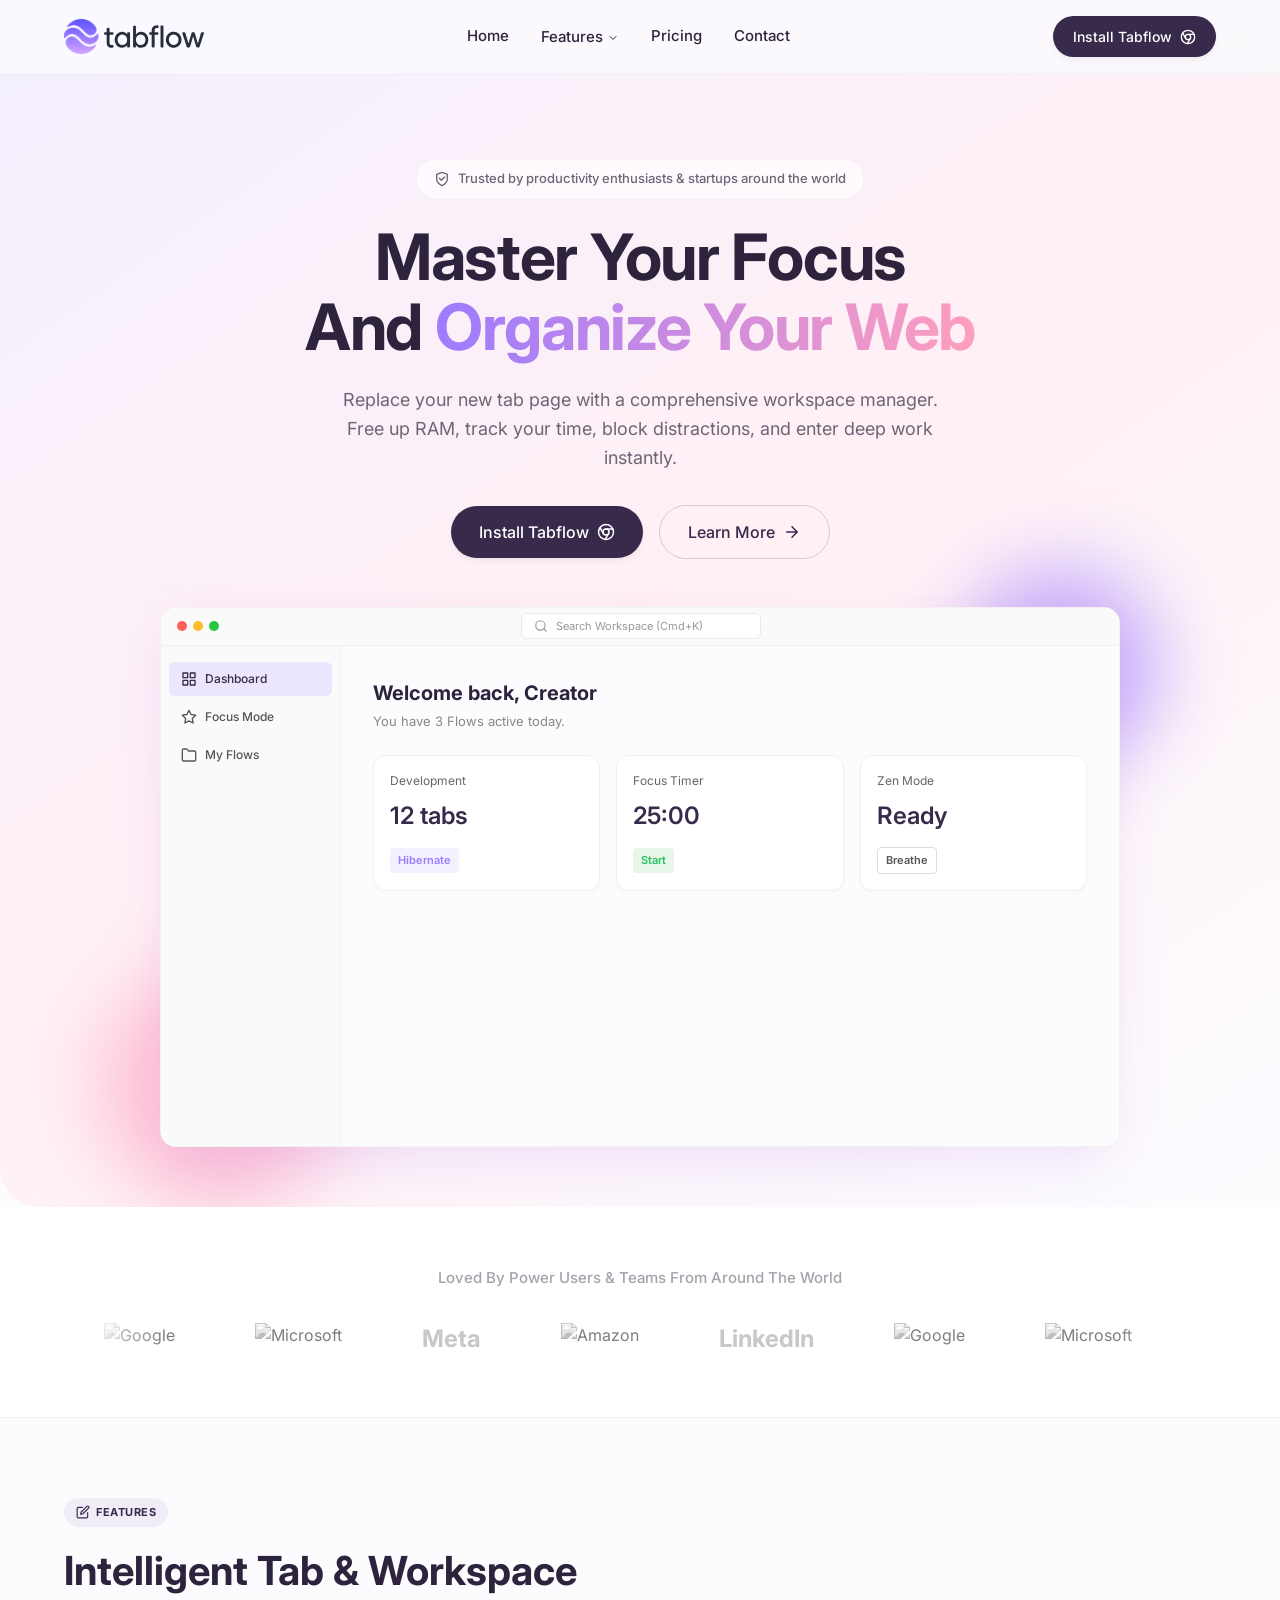
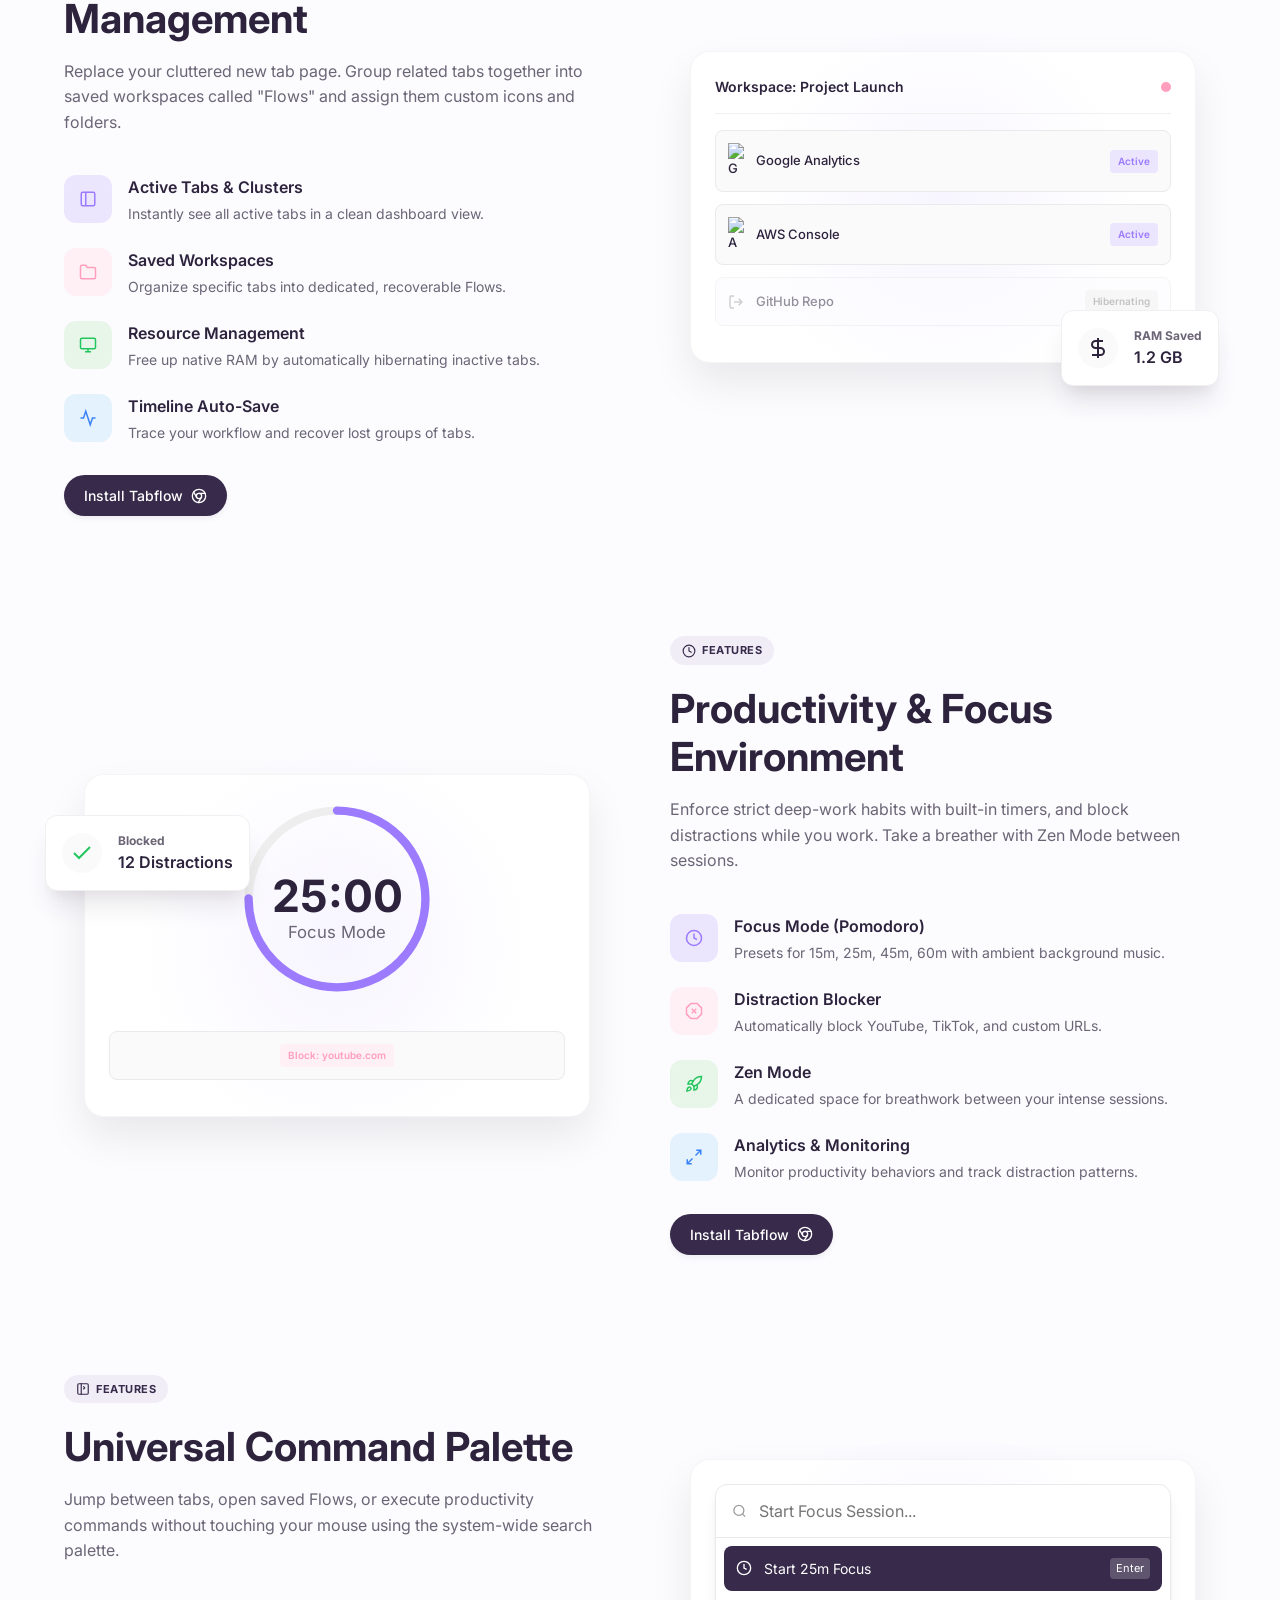
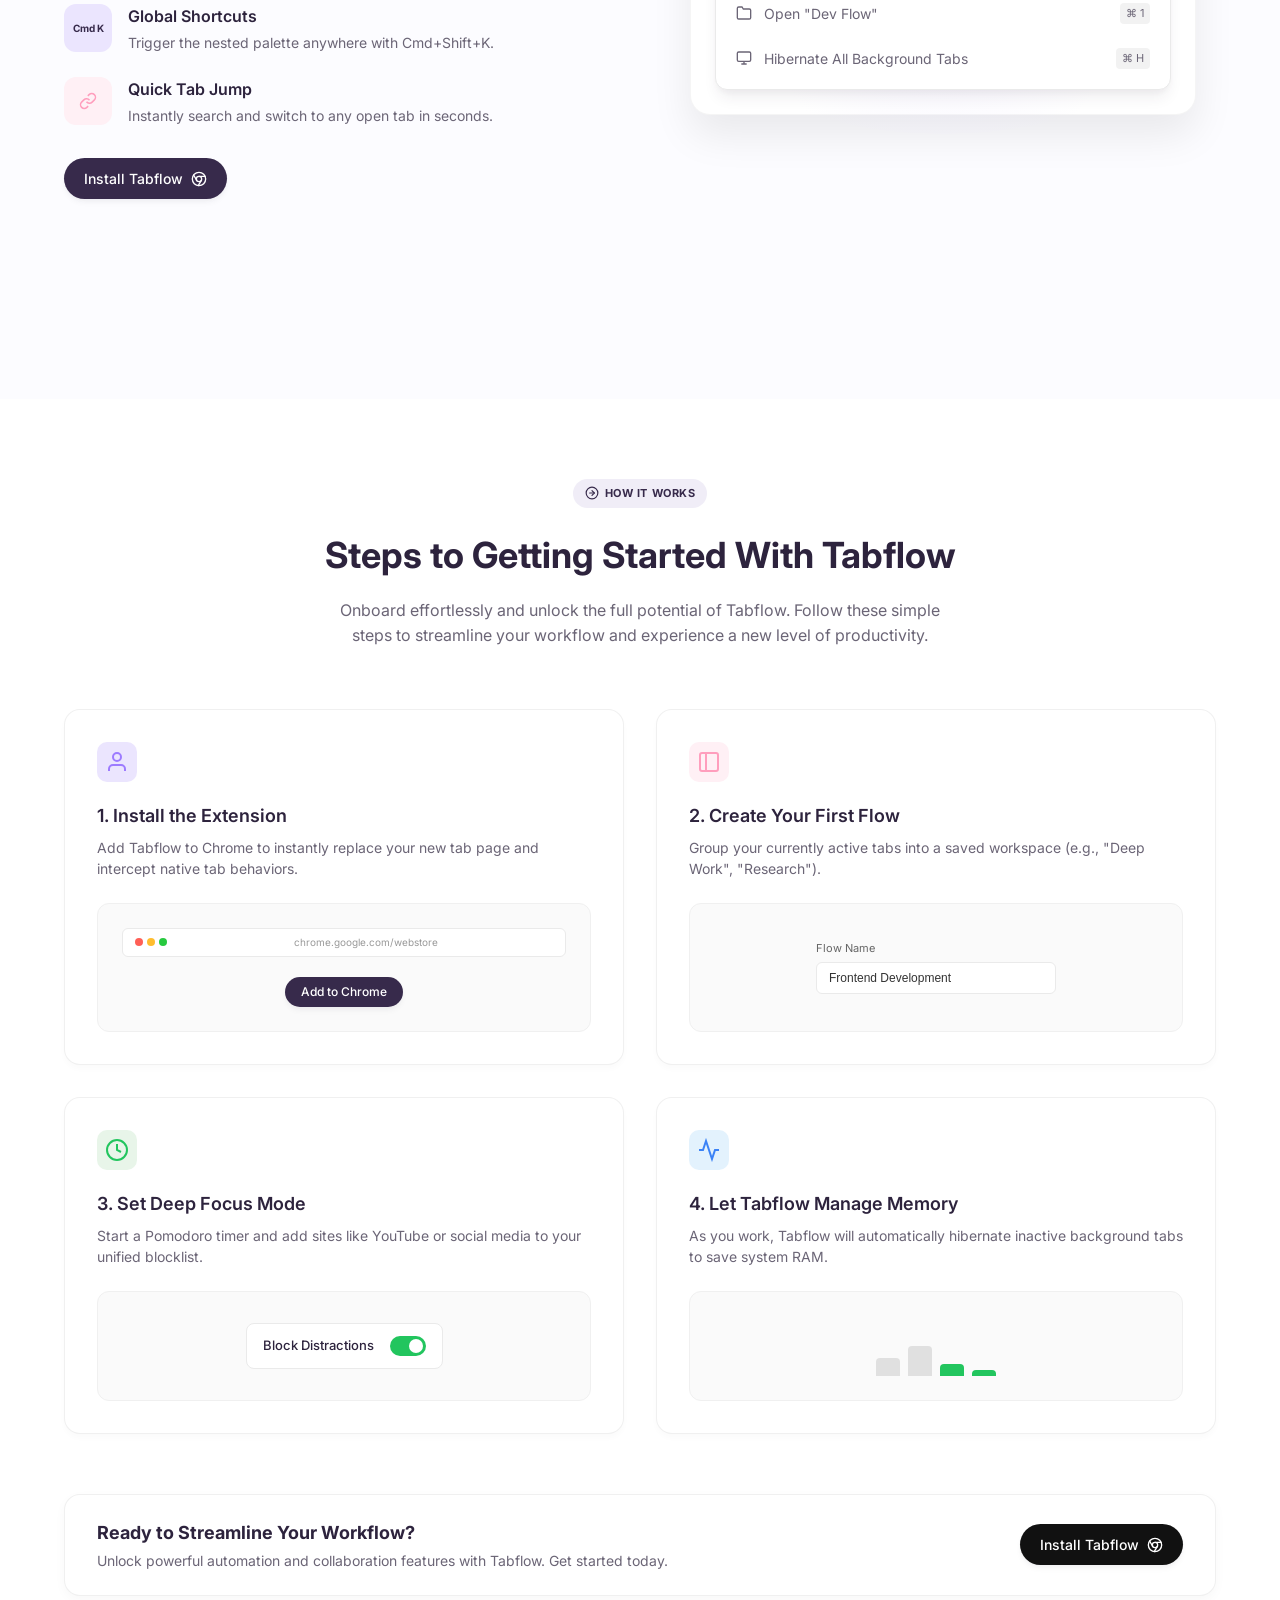
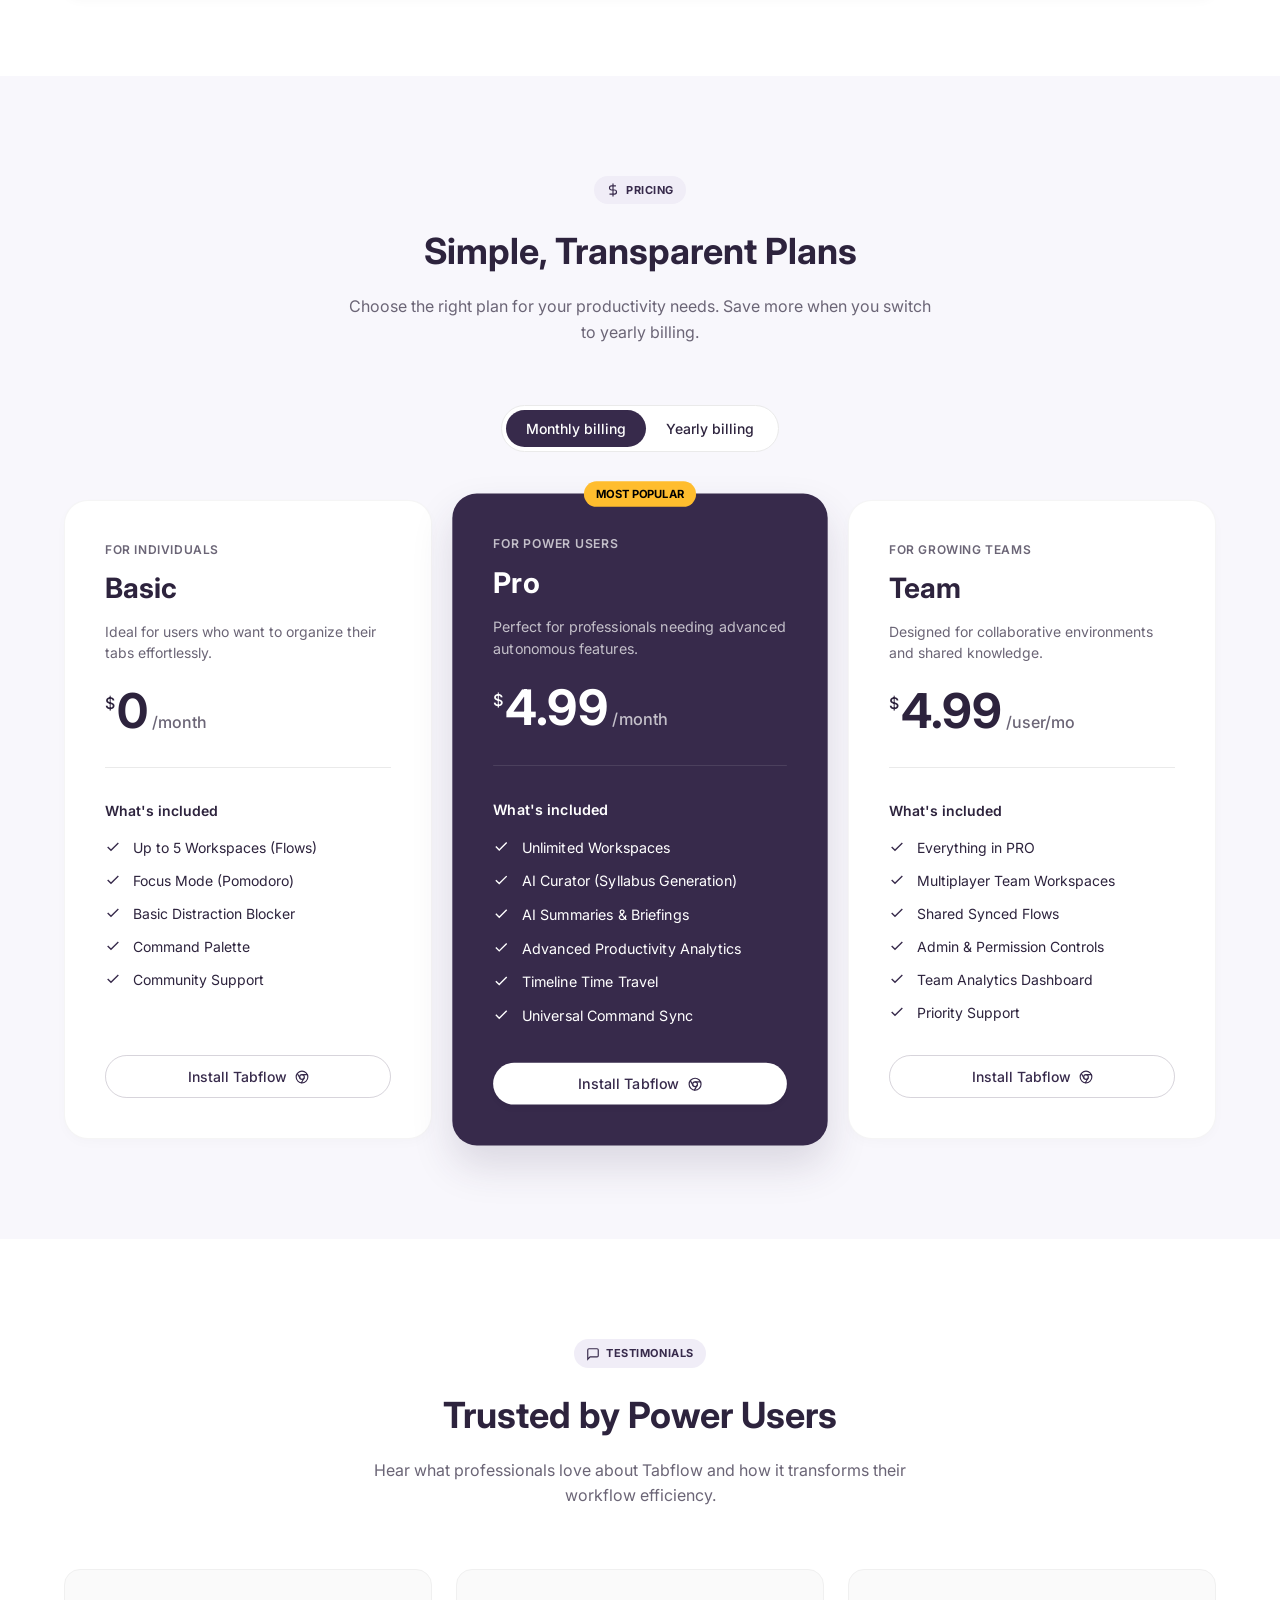
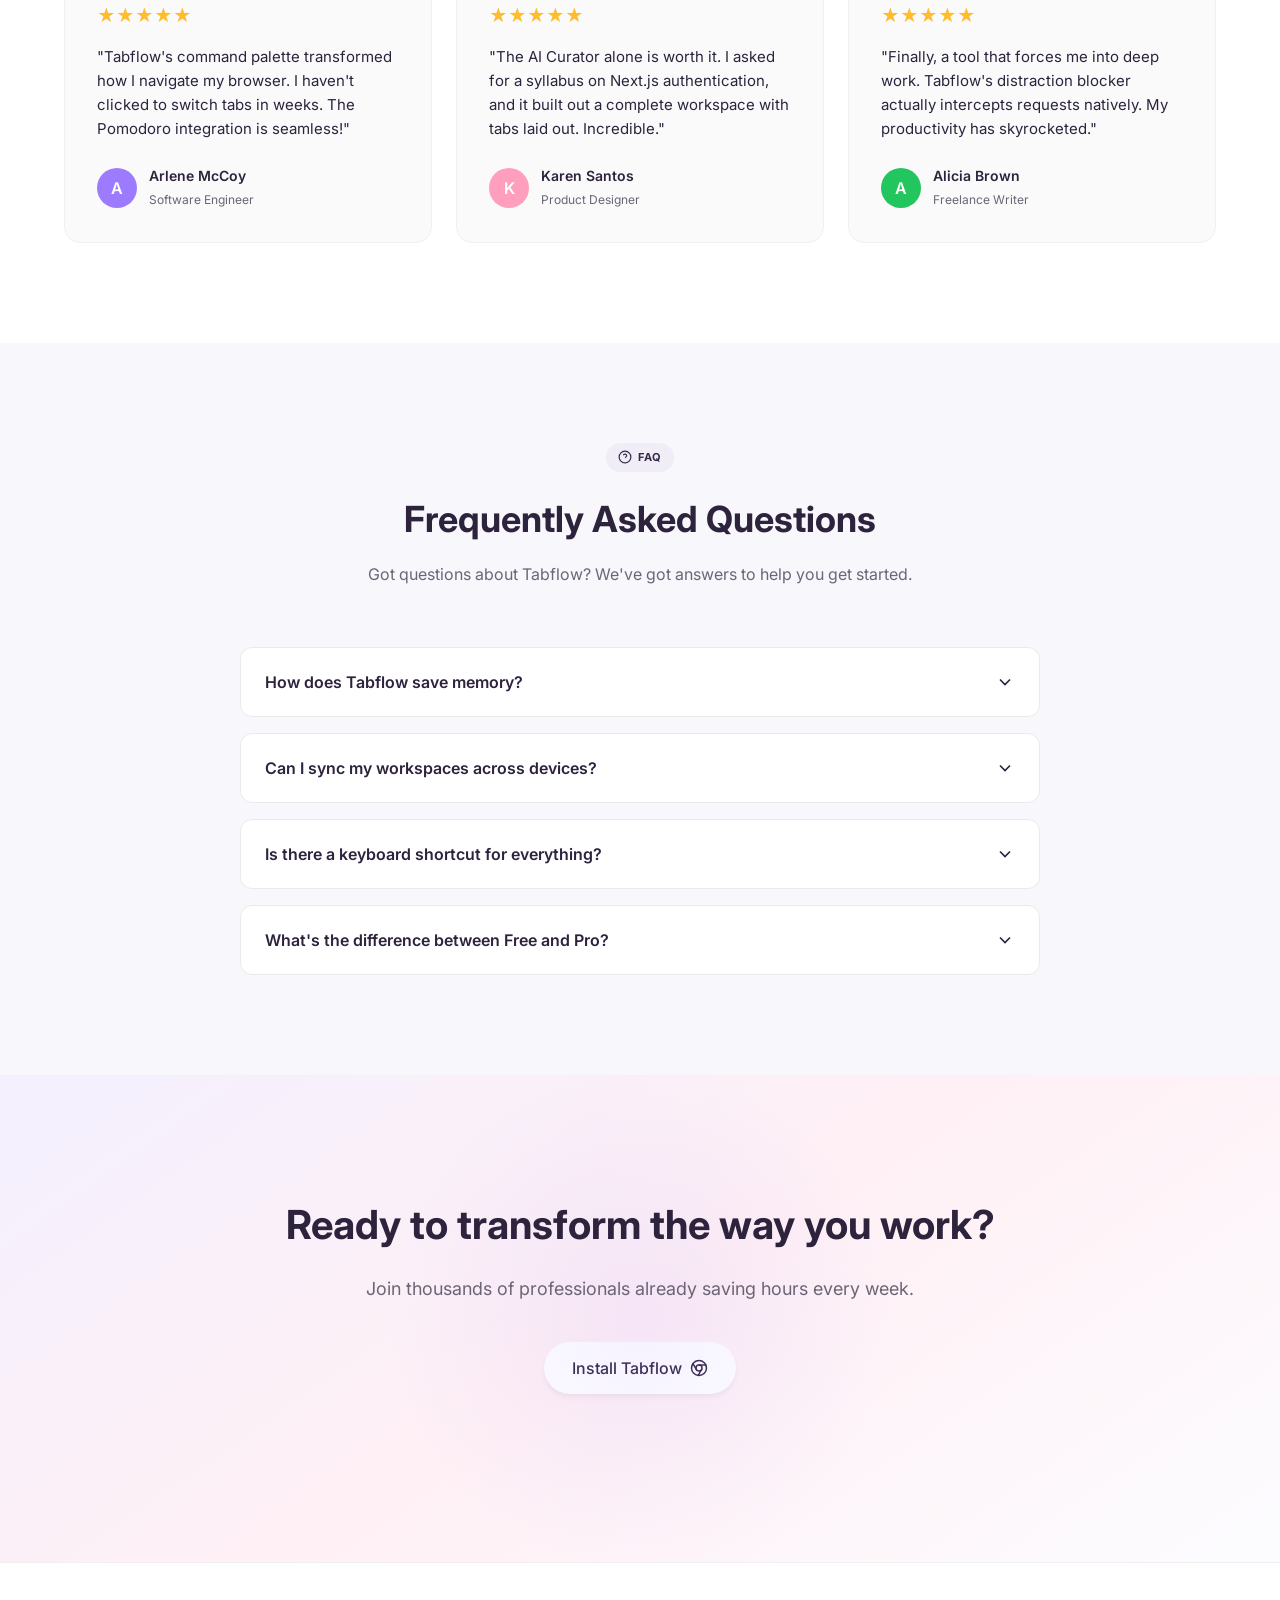
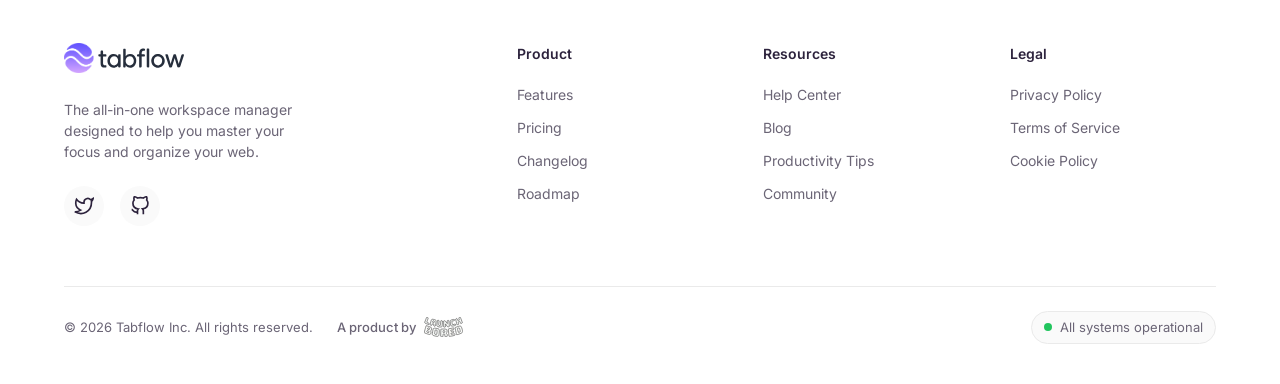
==== index.html @ 64eef00a "Initial Tabflow Landing Page build" ====
<!DOCTYPE html>
<html lang="en">
<head>
    <meta charset="UTF-8">
    <meta name="viewport" content="width=device-width, initial-scale=1.0">
    <title>Tabflow - Master Your Focus</title>
    <meta name="description" content="Tabflow is an all-in-one workspace manager, tab organizer, and deep-focus environment.">
    
    <!-- Google Fonts: Inter -->
    <link rel="preconnect" href="https://fonts.googleapis.com">
    <link rel="preconnect" href="https://fonts.gstatic.com" crossorigin>
    <link href="https://fonts.googleapis.com/css2?family=Inter:wght@400;500;600;700;800&display=swap" rel="stylesheet">
    
    <link rel="stylesheet" href="styles.css">
</head>
<body>

    <!-- Header Navigation -->
    <header class="header">
        <div class="container header-container">
            <a href="#" class="logo">
                <img src="./tabflow_logo_dark.svg" alt="Tabflow Logo" width="140">
            </a>
            
            <nav class="nav-links">
                <a href="#" class="nav-link">Home</a>
                <div class="nav-item-dropdown">
                    <a href="#features" class="nav-link nav-link-dropdown">Features <svg width="12" height="12" viewBox="0 0 24 24" fill="none" class="chevron"><path d="M6 9L12 15L18 9" stroke="currentColor" stroke-width="2" stroke-linecap="round" stroke-linejoin="round"/></svg></a>
                </div>
                <a href="#pricing" class="nav-link">Pricing</a>
                <a href="#contact" class="nav-link">Contact</a>
            </nav>

            <div class="header-actions">
                <a href="#" class="btn btn-primary">
                    Install Tabflow <svg width="16" height="16" viewBox="0 0 24 24" fill="none" stroke="currentColor" stroke-width="2" stroke-linecap="round" stroke-linejoin="round"><circle cx="12" cy="12" r="10"></circle><circle cx="12" cy="12" r="4"></circle><line x1="21.17" y1="8" x2="12" y2="8"></line><line x1="3.95" y1="6.06" x2="8.54" y2="14"></line><line x1="10.88" y1="21.94" x2="15.46" y2="14"></line></svg>
                </a>
            </div>
        </div>
    </header>

    <!-- Hero Section -->
    <section class="hero">
        <div class="container hero-container">
            <div class="trust-badge">
                <svg width="16" height="16" viewBox="0 0 24 24" fill="none" stroke="currentColor" stroke-width="2" stroke-linecap="round" stroke-linejoin="round"><path d="M12 22s8-4 8-10V5l-8-3-8 3v7c0 6 8 10 8 10z"/><path d="M8 11l3 3 5-5"/></svg>
                <span>Trusted by productivity enthusiasts & startups around the world</span>
            </div>

            <h1 class="hero-title">
                Master Your Focus <br> And <span class="text-gradient">Organize Your Web</span>
            </h1>

            <p class="hero-subtitle">
                Replace your new tab page with a comprehensive workspace manager. Free up RAM, track your time, block distractions, and enter deep work instantly.
            </p>

            <div class="hero-buttons">
                <a href="#" class="btn btn-primary btn-lg">
                    Install Tabflow <svg width="18" height="18" viewBox="0 0 24 24" fill="none" stroke="currentColor" stroke-width="2" stroke-linecap="round" stroke-linejoin="round"><circle cx="12" cy="12" r="10"></circle><circle cx="12" cy="12" r="4"></circle><line x1="21.17" y1="8" x2="12" y2="8"></line><line x1="3.95" y1="6.06" x2="8.54" y2="14"></line><line x1="10.88" y1="21.94" x2="15.46" y2="14"></line></svg>
                </a>
                <a href="#" class="btn btn-outline btn-lg">
                    Learn More <svg width="18" height="18" viewBox="0 0 24 24" fill="none" stroke="currentColor" stroke-width="2" stroke-linecap="round" stroke-linejoin="round"><path d="M5 12h14M12 5l7 7-7 7"/></svg>
                </a>
            </div>

            <div class="hero-mockup-wrapper">
                <div class="hero-mockup">
                    <div class="app-header">
                        <div class="app-dots">
                            <span class="dot dot-r"></span>
                            <span class="dot dot-y"></span>
                            <span class="dot dot-g"></span>
                        </div>
                        <div class="app-search">
                            <svg width="14" height="14" viewBox="0 0 24 24" fill="none" stroke="currentColor" stroke-width="2" stroke-linecap="round" stroke-linejoin="round"><circle cx="11" cy="11" r="8"></circle><line x1="21" y1="21" x2="16.65" y2="16.65"></line></svg>
                            <span>Search Workspace (Cmd+K)</span>
                        </div>
                    </div>
                    <div class="app-body">
                        <div class="app-sidebar">
                            <div class="app-menu-item active">
                                <svg width="16" height="16" viewBox="0 0 24 24" fill="none" stroke="currentColor" stroke-width="2" stroke-linecap="round" stroke-linejoin="round"><rect x="3" y="3" width="7" height="7"></rect><rect x="14" y="3" width="7" height="7"></rect><rect x="14" y="14" width="7" height="7"></rect><rect x="3" y="14" width="7" height="7"></rect></svg>
                                Dashboard
                            </div>
                            <div class="app-menu-item">
                                <svg width="16" height="16" viewBox="0 0 24 24" fill="none" stroke="currentColor" stroke-width="2" stroke-linecap="round" stroke-linejoin="round"><polygon points="12 2 15.09 8.26 22 9.27 17 14.14 18.18 21.02 12 17.77 5.82 21.02 7 14.14 2 9.27 8.91 8.26 12 2"></polygon></svg>
                                Focus Mode
                            </div>
                            <div class="app-menu-item">
                                <svg width="16" height="16" viewBox="0 0 24 24" fill="none" stroke="currentColor" stroke-width="2" stroke-linecap="round" stroke-linejoin="round"><path d="M22 19a2 2 0 0 1-2 2H4a2 2 0 0 1-2-2V5a2 2 0 0 1 2-2h5l2 3h9a2 2 0 0 1 2 2z"></path></svg>
                                My Flows
                            </div>
                        </div>
                        <div class="app-content">
                            <div class="app-greeting">
                                <h3>Welcome back, Creator</h3>
                                <p>You have 3 Flows active today.</p>
                            </div>
                            <div class="app-cards">
                                <div class="app-card">
                                    <div class="app-card-title">Development</div>
                                    <div class="app-card-val">12 tabs</div>
                                    <div class="app-card-badge">Hibernate</div>
                                </div>
                                <div class="app-card">
                                    <div class="app-card-title">Focus Timer</div>
                                    <div class="app-card-val">25:00</div>
                                    <div class="app-card-badge success">Start</div>
                                </div>
                                <div class="app-card">
                                    <div class="app-card-title">Zen Mode</div>
                                    <div class="app-card-val">Ready</div>
                                    <div class="app-card-badge outline">Breathe</div>
                                </div>
                            </div>
                        </div>
                    </div>
                </div>
                
                <!-- Floating geometric shapes for depth -->
                <div class="float-shape shape-1"></div>
                <div class="float-shape shape-2"></div>
            </div>
        </div>
    </section>

    <!-- Client Logo Ticker -->
    <section class="logo-ticker">
        <div class="container">
            <p class="ticker-title">Loved By Power Users & Teams From Around The World</p>
            <div class="ticker-track-wrapper">
                <div class="ticker-track">
                    <!-- Repeated logos for infinite scroll effect -->
                    <div class="ticker-item"><img src="https://upload.wikimedia.org/wikipedia/commons/2/2f/Google_2015_logo.svg" alt="Google"></div>
                    <div class="ticker-item"><img src="https://upload.wikimedia.org/wikipedia/commons/9/96/Microsoft_logo_%.svg" alt="Microsoft"></div>
                    <div class="ticker-item"><span style="font-weight:700; font-size:24px; color:#A0A4AB;">Meta</span></div>
                    <div class="ticker-item"><img src="https://upload.wikimedia.org/wikipedia/commons/a/a9/Amazon_logo.svg" alt="Amazon"></div>
                    <div class="ticker-item"><span style="font-weight:700; font-size:24px; color:#A0A4AB;">LinkedIn</span></div>
                    
                    <!-- Duplicate -->
                    <div class="ticker-item"><img src="https://upload.wikimedia.org/wikipedia/commons/2/2f/Google_2015_logo.svg" alt="Google"></div>
                    <div class="ticker-item"><img src="https://upload.wikimedia.org/wikipedia/commons/9/96/Microsoft_logo_%.svg" alt="Microsoft"></div>
                    <div class="ticker-item"><span style="font-weight:700; font-size:24px; color:#A0A4AB;">Meta</span></div>
                    <div class="ticker-item"><img src="https://upload.wikimedia.org/wikipedia/commons/a/a9/Amazon_logo.svg" alt="Amazon"></div>
                    <div class="ticker-item"><span style="font-weight:700; font-size:24px; color:#A0A4AB;">LinkedIn</span></div>
                </div>
            </div>
        </div>
    </section>

    <!-- Features Sections -->
    <section class="features-section" id="features">
        
        <!-- Feature 1: Flows -->
        <div class="container feature-container">
            <div class="feature-content">
                <div class="feature-tag">
                    <svg width="14" height="14" viewBox="0 0 24 24" fill="none" stroke="currentColor" stroke-width="2" stroke-linecap="round" stroke-linejoin="round"><path d="M11 4H4a2 2 0 0 0-2 2v14a2 2 0 0 0 2 2h14a2 2 0 0 0 2-2v-7"></path><path d="M18.5 2.5a2.121 2.121 0 0 1 3 3L12 15l-4 1 1-4 9.5-9.5z"></path></svg>
                    FEATURES
                </div>
                <h2 class="feature-title">Intelligent Tab & Workspace Management</h2>
                <p class="feature-desc">Replace your cluttered new tab page. Group related tabs together into saved workspaces called "Flows" and assign them custom icons and folders.</p>

                <div class="feature-bullets">
                    <div class="bullet">
                        <div class="bullet-icon bg-purple">
                            <svg width="18" height="18" viewBox="0 0 24 24" fill="none" stroke="currentColor" stroke-width="2"><rect x="3" y="3" width="18" height="18" rx="2" ry="2"></rect><line x1="9" y1="3" x2="9" y2="21"></line></svg>
                        </div>
                        <div class="bullet-text">
                            <h4>Active Tabs & Clusters</h4>
                            <p>Instantly see all active tabs in a clean dashboard view.</p>
                        </div>
                    </div>
                    <div class="bullet">
                        <div class="bullet-icon bg-pink">
                            <svg width="18" height="18" viewBox="0 0 24 24" fill="none" stroke="currentColor" stroke-width="2"><path d="M22 19a2 2 0 0 1-2 2H4a2 2 0 0 1-2-2V5a2 2 0 0 1 2-2h5l2 3h9a2 2 0 0 1 2 2z"></path></svg>
                        </div>
                        <div class="bullet-text">
                            <h4>Saved Workspaces</h4>
                            <p>Organize specific tabs into dedicated, recoverable Flows.</p>
                        </div>
                    </div>
                    <div class="bullet">
                        <div class="bullet-icon bg-green">
                            <svg width="18" height="18" viewBox="0 0 24 24" fill="none" stroke="currentColor" stroke-width="2"><rect x="2" y="3" width="20" height="14" rx="2" ry="2"></rect><line x1="8" y1="21" x2="16" y2="21"></line><line x1="12" y1="17" x2="12" y2="21"></line></svg>
                        </div>
                        <div class="bullet-text">
                            <h4>Resource Management</h4>
                            <p>Free up native RAM by automatically hibernating inactive tabs.</p>
                        </div>
                    </div>
                    <div class="bullet">
                        <div class="bullet-icon bg-blue">
                            <svg width="18" height="18" viewBox="0 0 24 24" fill="none" stroke="currentColor" stroke-width="2"><polyline points="22 12 18 12 15 21 9 3 6 12 2 12"></polyline></svg>
                        </div>
                        <div class="bullet-text">
                            <h4>Timeline Auto-Save</h4>
                            <p>Trace your workflow and recover lost groups of tabs.</p>
                        </div>
                    </div>
                </div>

                <a href="#" class="btn btn-primary mt-4">
                    Install Tabflow <svg width="16" height="16" viewBox="0 0 24 24" fill="none" stroke="currentColor" stroke-width="2" stroke-linecap="round" stroke-linejoin="round"><circle cx="12" cy="12" r="10"></circle><circle cx="12" cy="12" r="4"></circle><line x1="21.17" y1="8" x2="12" y2="8"></line><line x1="3.95" y1="6.06" x2="8.54" y2="14"></line><line x1="10.88" y1="21.94" x2="15.46" y2="14"></line></svg>
                </a>
            </div>
            
            <div class="feature-visual">
                <div class="visual-card">
                    <div class="visual-header">
                        <span>Workspace: Project Launch</span>
                        <div class="app-dots">
                            <span class="dot" style="background:var(--color-pink)"></span>
                        </div>
                    </div>
                    <div class="visual-body">
                        <div class="mock-tab flex-row">
                            <img src="https://upload.wikimedia.org/wikipedia/commons/2/2f/Google_2015_logo.svg" alt="G" width="16"> Google Analytics
                            <span class="badge badge-purple float-right">Active</span>
                        </div>
                        <div class="mock-tab flex-row">
                            <img src="https://upload.wikimedia.org/wikipedia/commons/a/a9/Amazon_logo.svg" alt="A" width="16"> AWS Console
                            <span class="badge badge-purple float-right">Active</span>
                        </div>
                        <div class="mock-tab flex-row disabled">
                            <svg width="16" height="16" viewBox="0 0 24 24" fill="none" stroke="#999" stroke-width="2"><path d="M9 21H5a2 2 0 0 1-2-2V5a2 2 0 0 1 2-2h4"></path><polyline points="16 17 21 12 16 7"></polyline><line x1="21" y1="12" x2="9" y2="12"></line></svg> GitHub Repo
                            <span class="badge badge-gray float-right">Hibernating</span>
                        </div>
                    </div>
                    
                    <!-- Floating stat -->
                    <div class="float-stat right-bottom">
                        <div class="stat-circle">
                            <svg width="24" height="24" viewBox="0 0 24 24" fill="none" stroke="currentColor" stroke-width="2"><path d="M12 2v20M17 5H9.5a3.5 3.5 0 0 0 0 7h5a3.5 3.5 0 0 1 0 7H6"></path></svg>
                        </div>
                        <div>
                            <h5>RAM Saved</h5>
                            <p>1.2 GB</p>
                        </div>
                    </div>
                </div>
            </div>
        </div>

        <!-- Feature 2: Productivity & Focus (Reversed) -->
        <div class="container feature-container reversed">
            <div class="feature-content">
                <div class="feature-tag">
                    <svg width="14" height="14" viewBox="0 0 24 24" fill="none" stroke="currentColor" stroke-width="2" stroke-linecap="round" stroke-linejoin="round"><circle cx="12" cy="12" r="10"></circle><polyline points="12 6 12 12 16 14"></polyline></svg>
                    FEATURES
                </div>
                <h2 class="feature-title">Productivity & Focus Environment</h2>
                <p class="feature-desc">Enforce strict deep-work habits with built-in timers, and block distractions while you work. Take a breather with Zen Mode between sessions.</p>

                <div class="feature-bullets">
                    <div class="bullet">
                        <div class="bullet-icon bg-purple">
                            <svg width="18" height="18" viewBox="0 0 24 24" fill="none" stroke="currentColor" stroke-width="2"><circle cx="12" cy="12" r="10"></circle><polyline points="12 6 12 12 16 14"></polyline></svg>
                        </div>
                        <div class="bullet-text">
                            <h4>Focus Mode (Pomodoro)</h4>
                            <p>Presets for 15m, 25m, 45m, 60m with ambient background music.</p>
                        </div>
                    </div>
                    <div class="bullet">
                        <div class="bullet-icon bg-pink">
                            <svg width="18" height="18" viewBox="0 0 24 24" fill="none" stroke="currentColor" stroke-width="2"><polygon points="7.86 2 16.14 2 22 7.86 22 16.14 16.14 22 7.86 22 2 16.14 2 7.86 7.86 2"></polygon><line x1="15" y1="9" x2="9" y2="15"></line><line x1="9" y1="9" x2="15" y2="15"></line></svg>
                        </div>
                        <div class="bullet-text">
                            <h4>Distraction Blocker</h4>
                            <p>Automatically block YouTube, TikTok, and custom URLs.</p>
                        </div>
                    </div>
                    <div class="bullet">
                        <div class="bullet-icon bg-green">
                            <svg width="18" height="18" viewBox="0 0 24 24" fill="none" stroke="currentColor" stroke-width="2"><path d="M4.5 16.5c-1.5 1.26-2 5-2 5s3.74-.5 5-2c.71-.84.7-2.13-.09-2.91a2.18 2.18 0 0 0-2.91-.09z"></path><path d="M12 15l-3-3a22 22 0 0 1 2-3.95A12.88 12.88 0 0 1 22 2c0 2.72-.78 7.5-6 11a22.35 22.35 0 0 1-4 2z"></path><path d="M9 12H4s.55-3.03 2-4c1.62-1.08 5 0 5 0"></path><path d="M12 15v5s3.03-.55 4-2c1.08-1.62 0-5 0-5"></path></svg>
                        </div>
                        <div class="bullet-text">
                            <h4>Zen Mode</h4>
                            <p>A dedicated space for breathwork between your intense sessions.</p>
                        </div>
                    </div>
                    <div class="bullet">
                        <div class="bullet-icon bg-blue">
                            <svg width="18" height="18" viewBox="0 0 24 24" fill="none" stroke="currentColor" stroke-width="2"><polyline points="15 3 21 3 21 9"></polyline><polyline points="9 21 3 21 3 15"></polyline><line x1="21" y1="3" x2="14" y2="10"></line><line x1="3" y1="21" x2="10" y2="14"></line></svg>
                        </div>
                        <div class="bullet-text">
                            <h4>Analytics & Monitoring</h4>
                            <p>Monitor productivity behaviors and track distraction patterns.</p>
                        </div>
                    </div>
                </div>

                <a href="#" class="btn btn-primary mt-4">
                    Install Tabflow <svg width="16" height="16" viewBox="0 0 24 24" fill="none" stroke="currentColor" stroke-width="2" stroke-linecap="round" stroke-linejoin="round"><circle cx="12" cy="12" r="10"></circle><circle cx="12" cy="12" r="4"></circle><line x1="21.17" y1="8" x2="12" y2="8"></line><line x1="3.95" y1="6.06" x2="8.54" y2="14"></line><line x1="10.88" y1="21.94" x2="15.46" y2="14"></line></svg>
                </a>
            </div>
            
            <div class="feature-visual">
                <div class="visual-card">
                    <div class="timer-dial">
                        <svg viewBox="0 0 36 36" class="circular-chart">
                            <path class="circle-bg"
                                  d="M18 2.0845
                                    a 15.9155 15.9155 0 0 1 0 31.831
                                    a 15.9155 15.9155 0 0 1 0 -31.831"
                            />
                            <path class="circle"
                                  stroke-dasharray="75, 100"
                                  d="M18 2.0845
                                    a 15.9155 15.9155 0 0 1 0 31.831
                                    a 15.9155 15.9155 0 0 1 0 -31.831"
                            />
                            <text x="18" y="20.35" class="timer-text">25:00</text>
                            <text x="18" y="25" class="timer-subtext">Focus Mode</text>
                        </svg>
                    </div>
                    <div class="mock-tab flex-row justify-center mt-4">
                        <div class="badge badge-pink">Block: youtube.com</div>
                    </div>
                    
                    <!-- Floating stat -->
                    <div class="float-stat left-top">
                        <div class="stat-circle">
                            <svg width="24" height="24" viewBox="0 0 24 24" fill="none" stroke="var(--color-success)" stroke-width="2"><polyline points="20 6 9 17 4 12"></polyline></svg>
                        </div>
                        <div>
                            <h5>Blocked</h5>
                            <p>12 Distractions</p>
                        </div>
                    </div>
                </div>
            </div>
        </div>

        <!-- Feature 3: Command Palette -->
        <div class="container feature-container">
            <div class="feature-content">
                <div class="feature-tag">
                    <svg width="14" height="14" viewBox="0 0 24 24" fill="none" stroke="currentColor" stroke-width="2" stroke-linecap="round" stroke-linejoin="round"><rect x="3" y="3" width="18" height="18" rx="2" ry="2"></rect><line x1="9" y1="3" x2="9" y2="21"></line><path d="M13 8l2 2-2 2"></path></svg>
                    FEATURES
                </div>
                <h2 class="feature-title">Universal Command Palette</h2>
                <p class="feature-desc">Jump between tabs, open saved Flows, or execute productivity commands without touching your mouse using the system-wide search palette.</p>

                <div class="feature-bullets">
                    <div class="bullet">
                        <div class="bullet-icon bg-purple">
                            <h4 style="color:var(--color-primary); font-size:10px;">Cmd K</h4>
                        </div>
                        <div class="bullet-text">
                            <h4>Global Shortcuts</h4>
                            <p>Trigger the nested palette anywhere with Cmd+Shift+K.</p>
                        </div>
                    </div>
                    <div class="bullet">
                        <div class="bullet-icon bg-pink">
                            <svg width="18" height="18" viewBox="0 0 24 24" fill="none" stroke="currentColor" stroke-width="2"><path d="M10 13a5 5 0 0 0 7.54.54l3-3a5 5 0 0 0-7.07-7.07l-1.72 1.71"></path><path d="M14 11a5 5 0 0 0-7.54-.54l-3 3a5 5 0 0 0 7.07 7.07l1.71-1.71"></path></svg>
                        </div>
                        <div class="bullet-text">
                            <h4>Quick Tab Jump</h4>
                            <p>Instantly search and switch to any open tab in seconds.</p>
                        </div>
                    </div>
                </div>

                <a href="#" class="btn btn-primary mt-4">
                    Install Tabflow <svg width="16" height="16" viewBox="0 0 24 24" fill="none" stroke="currentColor" stroke-width="2" stroke-linecap="round" stroke-linejoin="round"><circle cx="12" cy="12" r="10"></circle><circle cx="12" cy="12" r="4"></circle><line x1="21.17" y1="8" x2="12" y2="8"></line><line x1="3.95" y1="6.06" x2="8.54" y2="14"></line><line x1="10.88" y1="21.94" x2="15.46" y2="14"></line></svg>
                </a>
            </div>
            
            <div class="feature-visual">
                <div class="visual-card">
                    <!-- Command Palette Mockup -->
                    <div class="cmd-palette">
                        <div class="cmd-search">
                            <svg width="16" height="16" viewBox="0 0 24 24" fill="none" stroke="#999" stroke-width="2"><circle cx="11" cy="11" r="8"></circle><line x1="21" y1="21" x2="16.65" y2="16.65"></line></svg>
                            <input type="text" placeholder="Start Focus Session..." disabled>
                        </div>
                        <div class="cmd-results">
                            <div class="cmd-item active">
                                <svg width="16" height="16" viewBox="0 0 24 24" fill="none" stroke="currentColor" stroke-width="2"><circle cx="12" cy="12" r="10"></circle><polyline points="12 6 12 12 16 14"></polyline></svg>
                                <span>Start 25m Focus</span>
                                <span class="cmd-shortcut">Enter</span>
                            </div>
                            <div class="cmd-item">
                                <svg width="16" height="16" viewBox="0 0 24 24" fill="none" stroke="currentColor" stroke-width="2"><path d="M22 19a2 2 0 0 1-2 2H4a2 2 0 0 1-2-2V5a2 2 0 0 1 2-2h5l2 3h9a2 2 0 0 1 2 2z"></path></svg>
                                <span>Open "Dev Flow"</span>
                                <span class="cmd-shortcut">⌘ 1</span>
                            </div>
                            <div class="cmd-item">
                                <svg width="16" height="16" viewBox="0 0 24 24" fill="none" stroke="currentColor" stroke-width="2"><rect x="2" y="3" width="20" height="14" rx="2" ry="2"></rect><line x1="8" y1="21" x2="16" y2="21"></line><line x1="12" y1="17" x2="12" y2="21"></line></svg>
                                <span>Hibernate All Background Tabs</span>
                                <span class="cmd-shortcut">⌘ H</span>
                            </div>
                        </div>
                    </div>
                </div>
            </div>
        </div>

    </section>

    <!-- How it works -->
    <section class="steps-section" id="how-it-works">
        <div class="container text-center">
            <div class="feature-tag mx-auto">
                <svg width="14" height="14" viewBox="0 0 24 24" fill="none" stroke="currentColor" stroke-width="2" stroke-linecap="round" stroke-linejoin="round"><circle cx="12" cy="12" r="10"></circle><polyline points="12 16 16 12 12 8"></polyline><line x1="8" y1="12" x2="16" y2="12"></line></svg>
                HOW IT WORKS
            </div>
            <h2 class="section-title">Steps to Getting Started With Tabflow</h2>
            <p class="section-desc">Onboard effortlessly and unlock the full potential of Tabflow. Follow these simple steps to streamline your workflow and experience a new level of productivity.</p>

            <div class="steps-grid">
                <!-- Step 1 -->
                <div class="step-card">
                    <div class="step-icon">
                        <svg width="24" height="24" viewBox="0 0 24 24" fill="none" stroke="currentColor" stroke-width="2"><path d="M20 21v-2a4 4 0 0 0-4-4H8a4 4 0 0 0-4 4v2"></path><circle cx="12" cy="7" r="4"></circle></svg>
                    </div>
                    <div class="step-header">
                        <h4>1. Install the Extension</h4>
                        <p>Add Tabflow to Chrome to instantly replace your new tab page and intercept native tab behaviors.</p>
                    </div>
                    <div class="step-visual bg-light">
                        <div class="browser-bar">
                            <div class="dots"><span style="background:#FF5F56;"></span><span style="background:#FFBD2E;"></span><span style="background:#27C93F;"></span></div>
                            <div class="url">chrome.google.com/webstore</div>
                        </div>
                        <div class="btn btn-primary" style="margin-top:20px; font-size:12px; padding:6px 16px;">Add to Chrome</div>
                    </div>
                </div>
                <!-- Step 2 -->
                <div class="step-card">
                    <div class="step-icon" style="color:var(--color-pink); background:#FFF0F5;">
                        <svg width="24" height="24" viewBox="0 0 24 24" fill="none" stroke="currentColor" stroke-width="2"><rect x="3" y="3" width="18" height="18" rx="2" ry="2"></rect><line x1="9" y1="3" x2="9" y2="21"></line></svg>
                    </div>
                    <div class="step-header">
                        <h4>2. Create Your First Flow</h4>
                        <p>Group your currently active tabs into a saved workspace (e.g., "Deep Work", "Research").</p>
                    </div>
                    <div class="step-visual bg-light">
                        <div class="mock-input">
                            <label>Flow Name</label>
                            <input type="text" value="Frontend Development" disabled>
                        </div>
                    </div>
                </div>
                <!-- Step 3 -->
                <div class="step-card">
                    <div class="step-icon" style="color:var(--color-success); background:#E8F5E9;">
                        <svg width="24" height="24" viewBox="0 0 24 24" fill="none" stroke="currentColor" stroke-width="2"><circle cx="12" cy="12" r="10"></circle><polyline points="12 6 12 12 16 14"></polyline></svg>
                    </div>
                    <div class="step-header">
                        <h4>3. Set Deep Focus Mode</h4>
                        <p>Start a Pomodoro timer and add sites like YouTube or social media to your unified blocklist.</p>
                    </div>
                    <div class="step-visual bg-light flex-center">
                        <div class="toggle-row">
                            <span>Block Distractions</span>
                            <div class="toggle active"></div>
                        </div>
                    </div>
                </div>
                <!-- Step 4 -->
                <div class="step-card">
                    <div class="step-icon" style="color:#3B82F6; background:#E3F2FD;">
                        <svg width="24" height="24" viewBox="0 0 24 24" fill="none" stroke="currentColor" stroke-width="2"><polyline points="22 12 18 12 15 21 9 3 6 12 2 12"></polyline></svg>
                    </div>
                    <div class="step-header">
                        <h4>4. Let Tabflow Manage Memory</h4>
                        <p>As you work, Tabflow will automatically hibernate inactive background tabs to save system RAM.</p>
                    </div>
                    <div class="step-visual bg-light flex-center">
                        <div class="chart-bars">
                            <div class="bar" style="height: 30%"></div>
                            <div class="bar" style="height: 50%"></div>
                            <div class="bar" style="height: 20%; background:var(--color-success)"></div>
                            <div class="bar" style="height: 10%; background:var(--color-success)"></div>
                        </div>
                    </div>
                </div>
            </div>

            <div class="workflow-ready">
                <div class="workflow-text">
                    <h4>Ready to Streamline Your Workflow?</h4>
                    <p>Unlock powerful automation and collaboration features with Tabflow. Get started today.</p>
                </div>
                <a href="#" class="btn btn-primary" style="background:#111;">
                    Install Tabflow <svg width="16" height="16" viewBox="0 0 24 24" fill="none" stroke="currentColor" stroke-width="2" stroke-linecap="round" stroke-linejoin="round"><circle cx="12" cy="12" r="10"></circle><circle cx="12" cy="12" r="4"></circle><line x1="21.17" y1="8" x2="12" y2="8"></line><line x1="3.95" y1="6.06" x2="8.54" y2="14"></line><line x1="10.88" y1="21.94" x2="15.46" y2="14"></line></svg>
                </a>
            </div>
        </div>
    </section>

    <!-- Pricing Section -->
    <section class="pricing-section bg-light-purple" id="pricing">
        <div class="container text-center">
            <div class="feature-tag mx-auto">
                <svg width="14" height="14" viewBox="0 0 24 24" fill="none" stroke="currentColor" stroke-width="2"><line x1="12" y1="1" x2="12" y2="23"></line><path d="M17 5H9.5a3.5 3.5 0 0 0 0 7h5a3.5 3.5 0 0 1 0 7H6"></path></svg>
                PRICING
            </div>
            <h2 class="section-title">Simple, Transparent Plans</h2>
            <p class="section-desc">Choose the right plan for your productivity needs. Save more when you switch to yearly billing.</p>

            <div class="billing-toggle">
                <span class="active">Monthly billing</span>
                <span>Yearly billing</span>
            </div>

            <div class="pricing-grid">
                <!-- Basic Plan -->
                <div class="pricing-card">
                    <div class="plan-header">
                        <span>For Individuals</span>
                        <h3>Basic</h3>
                        <p>Ideal for users who want to organize their tabs effortlessly.</p>
                    </div>
                    <div class="plan-price">
                        <span class="currency">$</span><span class="amount">0</span><span class="period">/month</span>
                    </div>
                    <div class="plan-features">
                        <h4>What's included</h4>
                        <ul>
                            <li><svg viewBox="0 0 24 24"><path d="M20 6L9 17l-5-5"></path></svg> Up to 5 Workspaces (Flows)</li>
                            <li><svg viewBox="0 0 24 24"><path d="M20 6L9 17l-5-5"></path></svg> Focus Mode (Pomodoro)</li>
                            <li><svg viewBox="0 0 24 24"><path d="M20 6L9 17l-5-5"></path></svg> Basic Distraction Blocker</li>
                            <li><svg viewBox="0 0 24 24"><path d="M20 6L9 17l-5-5"></path></svg> Command Palette</li>
                            <li><svg viewBox="0 0 24 24"><path d="M20 6L9 17l-5-5"></path></svg> Community Support</li>
                        </ul>
                    </div>
                    <a href="#" class="btn btn-outline full-width">Install Tabflow <svg width="14" height="14" viewBox="0 0 24 24" fill="none" stroke="currentColor" stroke-width="2" stroke-linecap="round" stroke-linejoin="round"><circle cx="12" cy="12" r="10"></circle><circle cx="12" cy="12" r="4"></circle><line x1="21.17" y1="8" x2="12" y2="8"></line><line x1="3.95" y1="6.06" x2="8.54" y2="14"></line><line x1="10.88" y1="21.94" x2="15.46" y2="14"></line></svg></a>
                </div>

                <!-- Pro Plan -->
                <div class="pricing-card popular">
                    <div class="popular-badge">Most Popular</div>
                    <div class="plan-header">
                        <span>For Power Users</span>
                        <h3>Pro</h3>
                        <p>Perfect for professionals needing advanced autonomous features.</p>
                    </div>
                    <div class="plan-price">
                        <span class="currency">$</span><span class="amount">4.99</span><span class="period">/month</span>
                    </div>
                    <div class="plan-features">
                        <h4>What's included</h4>
                        <ul>
                            <li><svg class="text-white" viewBox="0 0 24 24"><path d="M20 6L9 17l-5-5"></path></svg> Unlimited Workspaces</li>
                            <li><svg class="text-white" viewBox="0 0 24 24"><path d="M20 6L9 17l-5-5"></path></svg> AI Curator (Syllabus Generation)</li>
                            <li><svg class="text-white" viewBox="0 0 24 24"><path d="M20 6L9 17l-5-5"></path></svg> AI Summaries & Briefings</li>
                            <li><svg class="text-white" viewBox="0 0 24 24"><path d="M20 6L9 17l-5-5"></path></svg> Advanced Productivity Analytics</li>
                            <li><svg class="text-white" viewBox="0 0 24 24"><path d="M20 6L9 17l-5-5"></path></svg> Timeline Time Travel</li>
                            <li><svg class="text-white" viewBox="0 0 24 24"><path d="M20 6L9 17l-5-5"></path></svg> Universal Command Sync</li>
                        </ul>
                    </div>
                    <a href="#" class="btn btn-primary full-width" style="background:#fff; color:var(--color-primary)">Install Tabflow <svg width="14" height="14" viewBox="0 0 24 24" fill="none" stroke="currentColor" stroke-width="2" stroke-linecap="round" stroke-linejoin="round"><circle cx="12" cy="12" r="10"></circle><circle cx="12" cy="12" r="4"></circle><line x1="21.17" y1="8" x2="12" y2="8"></line><line x1="3.95" y1="6.06" x2="8.54" y2="14"></line><line x1="10.88" y1="21.94" x2="15.46" y2="14"></line></svg></a>
                </div>

                <!-- Team Plan -->
                <div class="pricing-card">
                    <div class="plan-header">
                        <span>For Growing Teams</span>
                        <h3>Team</h3>
                        <p>Designed for collaborative environments and shared knowledge.</p>
                    </div>
                    <div class="plan-price">
                        <span class="currency">$</span><span class="amount">4.99</span><span class="period">/user/mo</span>
                    </div>
                    <div class="plan-features">
                        <h4>What's included</h4>
                        <ul>
                            <li><svg viewBox="0 0 24 24"><path d="M20 6L9 17l-5-5"></path></svg> Everything in PRO</li>
                            <li><svg viewBox="0 0 24 24"><path d="M20 6L9 17l-5-5"></path></svg> Multiplayer Team Workspaces</li>
                            <li><svg viewBox="0 0 24 24"><path d="M20 6L9 17l-5-5"></path></svg> Shared Synced Flows</li>
                            <li><svg viewBox="0 0 24 24"><path d="M20 6L9 17l-5-5"></path></svg> Admin & Permission Controls</li>
                            <li><svg viewBox="0 0 24 24"><path d="M20 6L9 17l-5-5"></path></svg> Team Analytics Dashboard</li>
                            <li><svg viewBox="0 0 24 24"><path d="M20 6L9 17l-5-5"></path></svg> Priority Support</li>
                        </ul>
                    </div>
                    <a href="#" class="btn btn-outline full-width">Install Tabflow <svg width="14" height="14" viewBox="0 0 24 24" fill="none" stroke="currentColor" stroke-width="2" stroke-linecap="round" stroke-linejoin="round"><circle cx="12" cy="12" r="10"></circle><circle cx="12" cy="12" r="4"></circle><line x1="21.17" y1="8" x2="12" y2="8"></line><line x1="3.95" y1="6.06" x2="8.54" y2="14"></line><line x1="10.88" y1="21.94" x2="15.46" y2="14"></line></svg></a>
                </div>
            </div>
        </div>
    </section>

    <!-- Testimonials -->
    <section class="testimonials-section">
        <div class="container text-center">
            <div class="feature-tag mx-auto">
                <svg width="14" height="14" viewBox="0 0 24 24" fill="none" stroke="currentColor" stroke-width="2"><path d="M21 15a2 2 0 0 1-2 2H7l-4 4V5a2 2 0 0 1 2-2h14a2 2 0 0 1 2 2z"></path></svg>
                TESTIMONIALS
            </div>
            <h2 class="section-title">Trusted by Power Users</h2>
            <p class="section-desc">Hear what professionals love about Tabflow and how it transforms their workflow efficiency.</p>

            <div class="testimonials-grid">
                <div class="testimonial-card">
                    <div class="stars">★★★★★</div>
                    <p>"Tabflow's command palette transformed how I navigate my browser. I haven't clicked to switch tabs in weeks. The Pomodoro integration is seamless!"</p>
                    <div class="author">
                        <div class="author-avatar" style="background:var(--color-accent)">A</div>
                        <div class="author-info">
                            <h5>Arlene McCoy</h5>
                            <span>Software Engineer</span>
                        </div>
                    </div>
                </div>
                <div class="testimonial-card">
                    <div class="stars">★★★★★</div>
                    <p>"The AI Curator alone is worth it. I asked for a syllabus on Next.js authentication, and it built out a complete workspace with tabs laid out. Incredible."</p>
                    <div class="author">
                        <div class="author-avatar" style="background:var(--color-pink)">K</div>
                        <div class="author-info">
                            <h5>Karen Santos</h5>
                            <span>Product Designer</span>
                        </div>
                    </div>
                </div>
                <div class="testimonial-card">
                    <div class="stars">★★★★★</div>
                    <p>"Finally, a tool that forces me into deep work. Tabflow's distraction blocker actually intercepts requests natively. My productivity has skyrocketed."</p>
                    <div class="author">
                        <div class="author-avatar" style="background:var(--color-success)">A</div>
                        <div class="author-info">
                            <h5>Alicia Brown</h5>
                            <span>Freelance Writer</span>
                        </div>
                    </div>
                </div>
            </div>
        </div>
    </section>

    <!-- FAQ Section -->
    <section class="faq-section bg-light-purple">
        <div class="container">
            <div class="faq-header text-center">
                <div class="feature-tag mx-auto">
                    <svg width="14" height="14" viewBox="0 0 24 24" fill="none" stroke="currentColor" stroke-width="2"><circle cx="12" cy="12" r="10"></circle><path d="M9.09 9a3 3 0 0 1 5.83 1c0 2-3 3-3 3"></path><line x1="12" y1="17" x2="12.01" y2="17"></line></svg>
                    FAQ
                </div>
                <h2 class="section-title">Frequently Asked Questions</h2>
                <p class="section-desc">Got questions about Tabflow? We've got answers to help you get started.</p>
            </div>

            <div class="faq-accordion">
                <div class="faq-item">
                    <button class="faq-question">
                        <span>How does Tabflow save memory?</span>
                        <svg width="20" height="20" viewBox="0 0 24 24" fill="none" stroke="currentColor" stroke-width="2"><polyline points="6 9 12 15 18 9"></polyline></svg>
                    </button>
                    <div class="faq-answer">
                        <p>Tabflow uses Chromium's native discarding API to completely unload the memory footprint of background tabs that you haven't used recently, without closing them. You'll still see them in your workspace, and they instantly reload when clicked.</p>
                    </div>
                </div>
                <!-- FAQ 2 -->
                <div class="faq-item">
                    <button class="faq-question">
                        <span>Can I sync my workspaces across devices?</span>
                        <svg width="20" height="20" viewBox="0 0 24 24" fill="none" stroke="currentColor" stroke-width="2"><polyline points="6 9 12 15 18 9"></polyline></svg>
                    </button>
                    <div class="faq-answer">
                        <p>Yes, Tabflow Pro users have their flows securely synced to the cloud, allowing them to instantly retrieve their grouped workspaces on any Chrome browser signed into their profile.</p>
                    </div>
                </div>
                <!-- FAQ 3 -->
                <div class="faq-item">
                    <button class="faq-question">
                        <span>Is there a keyboard shortcut for everything?</span>
                        <svg width="20" height="20" viewBox="0 0 24 24" fill="none" stroke="currentColor" stroke-width="2"><polyline points="6 9 12 15 18 9"></polyline></svg>
                    </button>
                    <div class="faq-answer">
                        <p>Absolutely. Pressing Cmd+Shift+K (or Ctrl+Shift+K on Windows) opens the Universal Command Palette. From there, you can type to jump to tabs, start focus mode, or hibernate unneeded windows without ever touching the mouse.</p>
                    </div>
                </div>
                <!-- FAQ 4 -->
                <div class="faq-item">
                    <button class="faq-question">
                        <span>What's the difference between Free and Pro?</span>
                        <svg width="20" height="20" viewBox="0 0 24 24" fill="none" stroke="currentColor" stroke-width="2"><polyline points="6 9 12 15 18 9"></polyline></svg>
                    </button>
                    <div class="faq-answer">
                        <p>The free tier gives you 5 workspaces, the basic Pomodoro timer, and command palette. Pro unlocks unlimited sync, AI-curated workspaces, timeline time travel, and deep productivity analytics.</p>
                    </div>
                </div>
            </div>
        </div>
    </section>

    <!-- Footer CTA -->
    <section class="footer-cta">
        <div class="container text-center">
            <h2>Ready to transform the way you work?</h2>
            <p>Join thousands of professionals already saving hours every week.</p>
            <div class="hero-buttons justify-center">
                <a href="#" class="btn btn-primary btn-lg" style="background:#fff; color:var(--color-primary)">
                    Install Tabflow <svg width="18" height="18" viewBox="0 0 24 24" fill="none" stroke="currentColor" stroke-width="2" stroke-linecap="round" stroke-linejoin="round"><circle cx="12" cy="12" r="10"></circle><circle cx="12" cy="12" r="4"></circle><line x1="21.17" y1="8" x2="12" y2="8"></line><line x1="3.95" y1="6.06" x2="8.54" y2="14"></line><line x1="10.88" y1="21.94" x2="15.46" y2="14"></line></svg>
                </a>
            </div>
        </div>
        
        <!-- Shape -->
        <div class="cta-shape"></div>
    </section>

    <!-- Footer -->
    <footer class="footer">
        <div class="container">
            <div class="footer-grid">
                <div class="footer-brand">
                    <img src="./tabflow_logo_dark.svg" alt="Tabflow" width="120" style="margin-bottom:20px;">
                    <p style="color:var(--color-text-muted); font-size:14px; max-width:240px; margin-bottom:24px;">The all-in-one workspace manager designed to help you master your focus and organize your web.</p>
                    <div class="social-links">
                        <a href="#"><svg width="20" height="20" viewBox="0 0 24 24" fill="none" stroke="currentColor" stroke-width="2"><path d="M23 3a10.9 10.9 0 0 1-3.14 1.53 4.48 4.48 0 0 0-7.86 3v1A10.66 10.66 0 0 1 3 4s-4 9 5 13a11.64 11.64 0 0 1-7 2c9 5 20 0 20-11.5a4.5 4.5 0 0 0-.08-.83A7.72 7.72 0 0 0 23 3z"></path></svg></a>
                        <a href="#"><svg width="20" height="20" viewBox="0 0 24 24" fill="none" stroke="currentColor" stroke-width="2"><path d="M9 19c-5 1.5-5-2.5-7-3m14 6v-3.87a3.37 3.37 0 0 0-.94-2.61c3.14-.35 6.44-1.54 6.44-7A5.44 5.44 0 0 0 20 4.77 5.07 5.07 0 0 0 19.91 1S18.73.65 16 2.48a13.38 13.38 0 0 0-7 0C6.27.65 5.09 1 5.09 1A5.07 5.07 0 0 0 5 4.77a5.44 5.44 0 0 0-1.5 3.78c0 5.42 3.3 6.61 6.44 7A3.37 3.37 0 0 0 9 18.13V22"></path></svg></a>
                    </div>
                </div>
                
                <div class="footer-links">
                    <h5>Product</h5>
                    <a href="#">Features</a>
                    <a href="#">Pricing</a>
                    <a href="#">Changelog</a>
                    <a href="#">Roadmap</a>
                </div>
                
                <div class="footer-links">
                    <h5>Resources</h5>
                    <a href="#">Help Center</a>
                    <a href="#">Blog</a>
                    <a href="#">Productivity Tips</a>
                    <a href="#">Community</a>
                </div>
                
                <div class="footer-links">
                    <h5>Legal</h5>
                    <a href="#">Privacy Policy</a>
                    <a href="#">Terms of Service</a>
                    <a href="#">Cookie Policy</a>
                </div>
            </div>
            
            <div class="footer-bottom">
                <div class="footer-legal">
                    <p>&copy; 2026 Tabflow Inc. All rights reserved.</p>
                    <div class="launchbored-credit">
                        <span>A product by</span>
                        <img src="./LaunchBored%20Logo%20v2.svg" alt="Launch Bored" height="20">
                    </div>
                </div>
                <div class="footer-status">
                    <span class="status-dot"></span> All systems operational
                </div>
            </div>
        </div>
    </footer>
---- styles.css ----
/* ==========================================================================
   Tabflow - Global Design System
   ========================================================================== */

:root {
    /* Colors */
    --color-bg: #FCFCFF;
    --color-text-main: #2D233D;
    --color-text-muted: #6B6576;
    --color-primary: #372A4B;
    --color-primary-hover: #1E162B;
    --color-accent: #9D7BFF;
    --color-accent-light: #EBE5FE;
    --color-pink: #FF9EBD;
    --color-success: #22C55E;
    --color-nav-hover: #F0EDF7;
    
    /* Typography */
    --font-sans: 'Inter', system-ui, -apple-system, sans-serif;
    
    /* Variables */
    --hero-gradient: linear-gradient(145deg, #F4F0FF 0%, #FFF0F5 50%, #FCFCFF 100%);
    --shadow-sm: 0 4px 6px -1px rgba(45, 35, 61, 0.05), 0 2px 4px -1px rgba(45, 35, 61, 0.03);
    --shadow-md: 0 10px 15px -3px rgba(45, 35, 61, 0.08), 0 4px 6px -2px rgba(45, 35, 61, 0.04);
    --shadow-lg: 0 20px 25px -5px rgba(45, 35, 61, 0.1), 0 10px 10px -5px rgba(45, 35, 61, 0.04);
    --shadow-app: 0 30px 60px -15px rgba(157, 123, 255, 0.15), 0 0 40px -10px rgba(255, 158, 189, 0.15);
    
    /* Spacing */
    --radius-sm: 8px;
    --radius-md: 12px;
    --radius-lg: 20px;
    --radius-pill: 9999px;
    
    --transition: 0.2s cubic-bezier(0.4, 0, 0.2, 1);
}

/* Base Reset */
* {
    margin: 0;
    padding: 0;
    box-sizing: border-box;
}

html {
    scroll-behavior: smooth;
}

body {
    font-family: var(--font-sans);
    background-color: var(--color-bg);
    color: var(--color-text-main);
    line-height: 1.5;
    -webkit-font-smoothing: antialiased;
}

a {
    text-decoration: none;
    color: inherit;
}

ul {
    list-style: none;
}

.container {
    max-width: 1200px;
    margin: 0 auto;
    padding: 0 24px;
}

/* Typography Utility */
.text-gradient {
    background: linear-gradient(90deg, var(--color-accent), var(--color-pink));
    -webkit-background-clip: text;
    -webkit-text-fill-color: transparent;
    background-clip: text;
}

/* ==========================================================================
   Buttons
   ========================================================================== */
.btn {
    display: inline-flex;
    align-items: center;
    justify-content: center;
    gap: 8px;
    padding: 10px 20px;
    border-radius: var(--radius-pill);
    font-weight: 500;
    font-size: 14px;
    transition: var(--transition);
    cursor: pointer;
    border: none;
}

.btn-primary {
    background-color: var(--color-primary);
    color: white;
    box-shadow: var(--shadow-sm);
}

.btn-primary:hover {
    background-color: var(--color-primary-hover);
    transform: translateY(-1px);
    box-shadow: var(--shadow-md);
}

.btn-outline {
    background-color: transparent;
    color: var(--color-primary);
    border: 1px solid rgba(55, 42, 75, 0.2);
}

.btn-outline:hover {
    background-color: var(--color-nav-hover);
    border-color: rgba(55, 42, 75, 0.4);
}

.btn-lg {
    padding: 14px 28px;
    font-size: 16px;
}

/* ==========================================================================
   Header Navigation
   ========================================================================== */
.header {
    position: fixed;
    top: 0;
    left: 0;
    right: 0;
    z-index: 100;
    background: rgba(252, 252, 255, 0.8);
    backdrop-filter: blur(12px);
    border-bottom: 1px solid rgba(0, 0, 0, 0.03);
    padding: 16px 0;
    transition: all 0.4s cubic-bezier(0.4, 0, 0.2, 1);
}

.header.header-scrolled {
    top: 20px;
    left: 50%;
    right: auto;
    width: 90%;
    max-width: 1000px;
    transform: translateX(-50%);
    background: var(--color-bg);
    backdrop-filter: none;
    border: none;
    border-radius: var(--radius-pill);
    box-shadow: 10px 10px 20px rgba(0, 0, 0, 0.05), -10px -10px 20px #ffffff;
    padding: 12px 32px;
}

.header-container {
    display: flex;
    align-items: center;
    justify-content: space-between;
}

.logo img {
    display: block;
}

.nav-links {
    display: flex;
    align-items: center;
    gap: 32px;
}

.nav-link {
    font-weight: 500;
    font-size: 15px;
    color: var(--color-text-main);
    transition: var(--transition);
}

.nav-link:hover {
    opacity: 0.7;
}

.nav-link-dropdown {
    display: inline-flex;
    align-items: center;
    gap: 4px;
}

/* ==========================================================================
   Hero Section
   ========================================================================== */
.hero {
    padding: 160px 0 60px;
    background: var(--hero-gradient);
    border-radius: 0 0 40px 40px;
    overflow: hidden;
    position: relative;
    text-align: center;
}

.hero-container {
    position: relative;
    z-index: 2;
    display: flex;
    flex-direction: column;
    align-items: center;
}

.trust-badge {
    display: inline-flex;
    align-items: center;
    gap: 8px;
    padding: 8px 16px;
    background: rgba(255, 255, 255, 0.6);
    border: 1px solid rgba(255, 255, 255, 0.8);
    border-radius: var(--radius-pill);
    font-size: 13px;
    font-weight: 500;
    color: var(--color-text-muted);
    margin-bottom: 24px;
    backdrop-filter: blur(8px);
}

.hero-title {
    font-size: 64px;
    line-height: 1.1;
    font-weight: 700;
    letter-spacing: -0.02em;
    margin-bottom: 24px;
    max-width: 800px;
}

.hero-subtitle {
    font-size: 18px;
    color: var(--color-text-muted);
    max-width: 600px;
    margin-bottom: 32px;
    line-height: 1.6;
}

.hero-buttons {
    display: flex;
    align-items: center;
    gap: 16px;
    margin-bottom: 48px;
}

/* Hero Mockup (The App UI) */
.hero-mockup-wrapper {
    position: relative;
    width: 100%;
    max-width: 960px;
    margin: 0 auto;
    perspective: 1000px;
}

.hero-mockup {
    background: #ffffff;
    border-radius: 16px;
    border: 1px solid rgba(0, 0, 0, 0.05);
    box-shadow: var(--shadow-app);
    overflow: hidden;
    display: flex;
    flex-direction: column;
    height: 540px;
    position: relative;
    z-index: 2;
}

.app-header {
    height: 38px;
    border-bottom: 1px solid #f0f0f0;
    display: flex;
    align-items: center;
    padding: 0 16px;
    background: #FAFAFA;
}

.app-dots {
    display: flex;
    gap: 6px;
}

.app-dots .dot {
    width: 10px;
    height: 10px;
    border-radius: 50%;
}
.dot-r { background: #FF5F56; }
.dot-y { background: #FFBD2E; }
.dot-g { background: #27C93F; }

.app-search {
    margin: 0 auto;
    background: #ffffff;
    border: 1px solid #eaeaea;
    border-radius: 6px;
    padding: 4px 12px;
    display: flex;
    align-items: center;
    gap: 8px;
    font-size: 11px;
    color: #999;
    width: 240px;
    transform: translateX(-20px);
}

.app-body {
    display: flex;
    flex: 1;
    overflow: hidden;
}

.app-sidebar {
    width: 180px;
    background: #fafafa;
    border-right: 1px solid #f0f0f0;
    padding: 16px 8px;
}

.app-menu-item {
    padding: 8px 12px;
    border-radius: 6px;
    display: flex;
    align-items: center;
    gap: 8px;
    font-size: 12px;
    font-weight: 500;
    color: #555;
    margin-bottom: 4px;
}

.app-menu-item.active {
    background: var(--color-accent-light);
    color: var(--color-primary);
}

.app-content {
    flex: 1;
    padding: 32px;
    text-align: left;
    background: #FCFCFF;
}

.app-greeting h3 {
    font-size: 20px;
    margin-bottom: 4px;
}

.app-greeting p {
    font-size: 13px;
    color: #888;
    margin-bottom: 24px;
}

.app-cards {
    display: grid;
    grid-template-columns: repeat(3, 1fr);
    gap: 16px;
}

.app-card {
    background: #fff;
    border: 1px solid #f0f0f0;
    border-radius: 12px;
    padding: 16px;
    box-shadow: 0 2px 4px rgba(0,0,0,0.02);
}

.app-card-title {
    font-size: 12px;
    color: #666;
    margin-bottom: 8px;
}

.app-card-val {
    font-size: 24px;
    font-weight: 600;
    margin-bottom: 12px;
    color: var(--color-primary);
}

.app-card-badge {
    display: inline-flex;
    padding: 4px 8px;
    background: #F4F0FF;
    color: var(--color-accent);
    border-radius: 4px;
    font-size: 11px;
    font-weight: 600;
}

.app-card-badge.success {
    background: #E8F5E9;
    color: var(--color-success);
}

.app-card-badge.outline {
    background: transparent;
    border: 1px solid #ddd;
    color: #555;
}

/* Floating Shapes */
.float-shape {
    position: absolute;
    border-radius: 50%;
    filter: blur(40px);
    z-index: 1;
    opacity: 0.6;
}

.shape-1 {
    width: 200px;
    height: 200px;
    background: var(--color-accent);
    top: -40px;
    right: -40px;
}

.shape-2 {
    width: 240px;
    height: 240px;
    background: var(--color-pink);
    bottom: -60px;
    left: -60px;
}

/* ==========================================================================
   Logo Ticker
   ========================================================================== */
.logo-ticker {
    padding: 60px 0;
    background: #fff;
    border-bottom: 1px solid rgba(0,0,0,0.05);
}

.ticker-title {
    text-align: center;
    font-size: 15px;
    font-weight: 500;
    color: #A0A4AB;
    margin-bottom: 32px;
}

.ticker-track-wrapper {
    overflow: hidden;
    position: relative;
    width: 100%;
}

.ticker-track-wrapper::before,
.ticker-track-wrapper::after {
    content: '';
    position: absolute;
    top: 0;
    width: 100px;
    height: 100%;
    z-index: 2;
}

.ticker-track-wrapper::before {
    left: 0;
    background: linear-gradient(to right, #ffffff, transparent);
}

.ticker-track-wrapper::after {
    right: 0;
    background: linear-gradient(to left, #ffffff, transparent);
}

.ticker-track {
    display: flex;
    align-items: center;
    width: max-content;
    animation: scrollTicker 30s linear infinite;
    gap: 80px;
    padding-left: 40px;
}

.ticker-item {
    display: flex;
    align-items: center;
    justify-content: center;
    opacity: 0.6;
    filter: grayscale(100%);
    transition: var(--transition);
}

.ticker-item:hover {
    opacity: 1;
    filter: grayscale(0%);
}

.ticker-item img {
    height: 32px;
    width: auto;
}

@keyframes scrollTicker {
    0% { transform: translateX(0); }
    100% { transform: translateX(-50%); } 
    /* Translating by -50% assumes we duplicated exactly the same set of items */
}

/* Media Queries for Hero */
@media (max-width: 768px) {
    .nav-links {
        display: none;
    }
    .hero-title {
        font-size: 40px;
    }
    .hero-buttons {
        flex-direction: column;
        width: 100%;
    }
    .hero-buttons .btn {
        width: 100%;
    }
    .app-sidebar {
        display: none;
    }
    .app-cards {
        grid-template-columns: 1fr;
    }
}

/* ==========================================================================
   Features Sections
   ========================================================================== */
.features-section {
    padding: 80px 0;
    overflow: hidden;
}

.feature-container {
    display: grid;
    grid-template-columns: 1fr 1fr;
    gap: 60px;
    align-items: center;
    margin-bottom: 120px;
}

.feature-container.reversed .feature-content {
    order: 2;
}

.feature-container.reversed .feature-visual {
    order: 1;
}

.feature-tag {
    display: inline-flex;
    align-items: center;
    gap: 6px;
    padding: 6px 12px;
    background: var(--color-nav-hover);
    color: var(--color-primary);
    border-radius: var(--radius-pill);
    font-size: 11px;
    font-weight: 700;
    letter-spacing: 0.05em;
    margin-bottom: 20px;
    text-transform: uppercase;
}

.feature-title {
    font-size: 40px;
    line-height: 1.2;
    font-weight: 700;
    margin-bottom: 16px;
    color: var(--color-text-main);
}

.feature-desc {
    font-size: 16px;
    color: var(--color-text-muted);
    margin-bottom: 40px;
    line-height: 1.6;
}

.feature-bullets {
    display: flex;
    flex-direction: column;
    gap: 24px;
}

.bullet {
    display: flex;
    gap: 16px;
}

.bullet-icon {
    width: 48px;
    height: 48px;
    border-radius: 12px;
    display: flex;
    align-items: center;
    justify-content: center;
    flex-shrink: 0;
}

.bullet-icon.bg-purple { background: var(--color-accent-light); color: var(--color-accent); }
.bullet-icon.bg-pink { background: #FFF0F5; color: var(--color-pink); }
.bullet-icon.bg-green { background: #E8F5E9; color: var(--color-success); }
.bullet-icon.bg-blue { background: #E3F2FD; color: #3B82F6; }

.bullet-text h4 {
    font-size: 16px;
    font-weight: 600;
    margin-bottom: 4px;
}

.bullet-text p {
    font-size: 14px;
    color: var(--color-text-muted);
}

.mt-4 {
    margin-top: 32px;
}

/* Feature Visuals / Glass Cards */
.feature-visual {
    position: relative;
    padding: 20px;
}

.visual-card {
    background: white;
    box-shadow: 0 20px 40px rgba(0,0,0,0.08);
    border: 1px solid rgba(0,0,0,0.04);
    border-radius: 20px;
    padding: 24px;
    position: relative;
    z-index: 2;
}

.visual-card::before {
    content: '';
    position: absolute;
    inset: -20px;
    background: radial-gradient(circle, var(--color-accent-light) 0%, transparent 60%);
    z-index: -1;
    border-radius: 50%;
    opacity: 0.4;
}

/* Specific UI mocks */
.visual-header {
    display: flex;
    justify-content: space-between;
    align-items: center;
    padding-bottom: 16px;
    border-bottom: 1px solid #f0f0f0;
    margin-bottom: 16px;
    font-weight: 600;
    font-size: 14px;
}

.flex-row { display: flex; align-items: center; gap: 12px; }
.justify-center { justify-content: center; }

.mock-tab {
    padding: 12px;
    border: 1px solid #eaeaea;
    border-radius: 8px;
    margin-bottom: 12px;
    font-size: 13px;
    font-weight: 500;
    background: #fafafa;
}

.mock-tab.disabled {
    opacity: 0.5;
    background: #fcfcff;
}

.float-right { margin-left: auto; }

.badge {
    padding: 4px 8px;
    border-radius: 4px;
    font-size: 10px;
    font-weight: 600;
}
.badge-purple { background: var(--color-accent-light); color: var(--color-accent); }
.badge-gray { background: #f0f0f0; color: #888; }
.badge-pink { background: #FFF0F5; color: var(--color-pink); }

/* Floating Stats */
.float-stat {
    position: absolute;
    background: white;
    padding: 16px;
    border-radius: 12px;
    box-shadow: var(--shadow-lg);
    display: flex;
    align-items: center;
    gap: 16px;
    border: 1px solid #f0f0f0;
    z-index: 10;
}

.float-stat.right-bottom { bottom: -24px; right: -24px; }
.float-stat.left-top { top: 40px; left: -40px; }

.stat-circle {
    width: 40px;
    height: 40px;
    border-radius: 50%;
    background: #FAFAFA;
    display: flex;
    align-items: center;
    justify-content: center;
}

.float-stat h5 {
    font-size: 12px;
    color: var(--color-text-muted);
}

.float-stat p {
    font-size: 16px;
    font-weight: 600;
    color: var(--color-text-main);
}

/* Timer SVG CSS */
.timer-dial {
    width: 200px;
    margin: 0 auto;
}
.circular-chart {
    display: block;
    margin: 0 auto;
    max-width: 100%;
    max-height: 250px;
}
.circle-bg {
    fill: none;
    stroke: #eee;
    stroke-width: 1.5;
}
.circle {
    fill: none;
    stroke-width: 1.5;
    stroke: var(--color-accent);
    stroke-linecap: round;
    animation: progress 2s ease-out forwards;
}
@keyframes progress {
    0% { stroke-dasharray: 0, 100; }
}
.timer-text {
    fill: var(--color-text-main);
    font-size: 8px;
    font-weight: 700;
    text-anchor: middle;
}
.timer-subtext {
    fill: var(--color-text-muted);
    font-size: 3px;
    text-anchor: middle;
}

/* Command Palette */
.cmd-palette {
    border: 1px solid #eaeaea;
    border-radius: 12px;
    overflow: hidden;
    background: #fff;
    box-shadow: var(--shadow-md);
}
.cmd-search {
    display: flex;
    align-items: center;
    padding: 16px;
    border-bottom: 1px solid #eaeaea;
    gap: 12px;
}
.cmd-search input {
    border: none;
    width: 100%;
    font-size: 16px;
    outline: none;
    background: transparent;
    font-family: var(--font-sans);
}
.cmd-results {
    padding: 8px;
}
.cmd-item {
    display: flex;
    align-items: center;
    padding: 12px;
    border-radius: 8px;
    gap: 12px;
    font-size: 14px;
    color: var(--color-text-muted);
    transition: background 0.1s;
}
.cmd-item.active {
    background: var(--color-primary);
    color: #fff;
}
.cmd-shortcut {
    margin-left: auto;
    font-size: 11px;
    background: rgba(0,0,0,0.05);
    padding: 2px 6px;
    border-radius: 4px;
}
.cmd-item.active .cmd-shortcut {
    background: rgba(255,255,255,0.2);
}

@media (max-width: 768px) {
    .feature-container {
        grid-template-columns: 1fr;
        gap: 40px;
    }
    .feature-container.reversed .feature-content {
        order: 1;
    }
    .feature-container.reversed .feature-visual {
        order: 2;
    }
    .float-stat {
        display: none;
    }
}

/* ==========================================================================
   How It Works (Steps)
   ========================================================================== */
.steps-section {
    padding: 80px 0;
    background: #fff;
}

.text-center { text-align: center; }
.mx-auto { margin-left: auto; margin-right: auto; }

.section-title {
    font-size: 36px;
    font-weight: 700;
    margin-bottom: 16px;
    color: var(--color-text-main);
}

.section-desc {
    font-size: 16px;
    color: var(--color-text-muted);
    max-width: 600px;
    margin: 0 auto 60px;
    line-height: 1.6;
}

.steps-grid {
    display: grid;
    grid-template-columns: repeat(2, 1fr);
    gap: 32px;
    margin-bottom: 60px;
    text-align: left;
}

.step-card {
    background: #fff;
    border: 1px solid rgba(0,0,0,0.06);
    border-radius: 16px;
    padding: 32px;
    box-shadow: 0 4px 6px rgba(0,0,0,0.02);
    display: flex;
    flex-direction: column;
}

.step-icon {
    width: 40px;
    height: 40px;
    border-radius: 10px;
    background: var(--color-accent-light);
    color: var(--color-accent);
    display: flex;
    align-items: center;
    justify-content: center;
    margin-bottom: 20px;
}

.step-header h4 {
    font-size: 18px;
    font-weight: 600;
    margin-bottom: 8px;
}

.step-header p {
    font-size: 14px;
    color: var(--color-text-muted);
    margin-bottom: 24px;
}

.step-visual {
    flex: 1;
    border-radius: 12px;
    padding: 24px;
    display: flex;
    flex-direction: column;
    align-items: center;
    justify-content: center;
}

.bg-light { background: #FAFAFA; border: 1px solid #F0F0F0; }
.flex-center { display: flex; align-items: center; justify-content: center; }

.browser-bar {
    width: 100%;
    background: #fff;
    border: 1px solid #eaeaea;
    border-radius: 6px;
    display: flex;
    align-items: center;
    padding: 6px 12px;
    gap: 12px;
}
.browser-bar .dots { display: flex; gap: 4px; }
.browser-bar .dots span { width: 8px; height: 8px; border-radius: 50%; }
.browser-bar .url { font-size: 10px; color: #999; flex: 1; text-align: center; }

.mock-input {
    width: 100%;
    max-width: 240px;
}
.mock-input label { display: block; font-size: 11px; color: #666; margin-bottom: 6px; }
.mock-input input { width: 100%; padding: 8px 12px; border: 1px solid #eaeaea; border-radius: 6px; font-size: 12px; background: #fff; color: #333; }

.toggle-row {
    display: flex;
    align-items: center;
    gap: 16px;
    background: #fff;
    padding: 12px 16px;
    border-radius: 8px;
    border: 1px solid #eaeaea;
    font-size: 13px;
    font-weight: 500;
}
.toggle { width: 36px; height: 20px; background: #ccc; border-radius: 10px; position: relative; }
.toggle.active { background: var(--color-success); }
.toggle::after { content: ''; position: absolute; width: 14px; height: 14px; background: white; border-radius: 50%; top: 3px; left: 3px; transition: 0.2s; }
.toggle.active::after { transform: translateX(16px); }

.chart-bars {
    display: flex;
    align-items: flex-end;
    gap: 8px;
    height: 60px;
}
.chart-bars .bar { width: 24px; background: #E0E0E0; border-radius: 4px 4px 0 0; }

.workflow-ready {
    background: #fff;
    border: 1px solid rgba(0,0,0,0.06);
    border-radius: 16px;
    padding: 24px 32px;
    display: flex;
    align-items: center;
    justify-content: space-between;
    box-shadow: 0 4px 12px rgba(0,0,0,0.03);
    text-align: left;
}

.workflow-text h4 { font-size: 18px; margin-bottom: 4px; }
.workflow-text p { font-size: 14px; color: var(--color-text-muted); }

/* ==========================================================================
   Pricing Section
   ========================================================================== */
.bg-light-purple {
    background-color: #F8F7FC; /* Very soft purple matching the design */
}

.pricing-section {
    padding: 100px 0;
}

.billing-toggle {
    display: inline-flex;
    background: white;
    padding: 4px;
    border-radius: var(--radius-pill);
    border: 1px solid #eaeaea;
    margin-bottom: 48px;
}

.billing-toggle span {
    padding: 8px 20px;
    font-size: 14px;
    font-weight: 500;
    border-radius: var(--radius-pill);
    cursor: pointer;
    transition: var(--transition);
}

.billing-toggle span.active {
    background: var(--color-primary);
    color: white;
}

.pricing-grid {
    display: grid;
    grid-template-columns: repeat(3, 1fr);
    gap: 24px;
    align-items: stretch;
}

.pricing-card {
    background: white;
    border-radius: 24px;
    padding: 40px;
    text-align: left;
    box-shadow: 0 4px 12px rgba(0,0,0,0.02);
    border: 1px solid rgba(0,0,0,0.04);
    position: relative;
    display: flex;
    flex-direction: column;
}

.pricing-card.popular {
    background: var(--color-primary);
    color: white;
    transform: scale(1.02);
    box-shadow: 0 20px 40px rgba(55, 42, 75, 0.15);
    border: none;
}

.popular-badge {
    position: absolute;
    top: -12px;
    left: 50%;
    transform: translateX(-50%);
    background: #FFBD2E;
    color: #000;
    font-size: 11px;
    font-weight: 700;
    padding: 4px 12px;
    border-radius: var(--radius-pill);
    text-transform: uppercase;
}

.plan-header span {
    font-size: 12px;
    font-weight: 600;
    color: var(--color-text-muted);
    text-transform: uppercase;
    letter-spacing: 0.05em;
    display: block;
    margin-bottom: 8px;
}

.pricing-card.popular .plan-header span,
.pricing-card.popular .plan-header p {
    color: rgba(255,255,255,0.7);
}

.plan-header h3 {
    font-size: 28px;
    margin-bottom: 12px;
}

.plan-header p {
    font-size: 14px;
    color: var(--color-text-muted);
    margin-bottom: 24px;
    min-height: 42px;
}

.plan-price {
    display: flex;
    align-items: baseline;
    margin-bottom: 32px;
    padding-bottom: 32px;
    border-bottom: 1px solid #eaeaea;
}

.pricing-card.popular .plan-price { border-bottom-color: rgba(255,255,255,0.1); }

.amount {
    font-size: 48px;
    font-weight: 700;
    line-height: 1;
}

.currency, .period {
    font-size: 16px;
    font-weight: 500;
}
.currency { align-self: flex-start; margin-top: 4px; margin-right: 2px; }
.period { color: var(--color-text-muted); margin-left: 4px; }
.pricing-card.popular .period { color: rgba(255,255,255,0.7); }

.plan-features {
    flex: 1;
    margin-bottom: 32px;
}

.plan-features h4 {
    font-size: 14px;
    font-weight: 600;
    margin-bottom: 16px;
}

.plan-features ul {
    display: flex;
    flex-direction: column;
    gap: 12px;
}

.plan-features li {
    display: flex;
    align-items: flex-start;
    gap: 12px;
    font-size: 14px;
}

.plan-features svg {
    width: 16px;
    height: 16px;
    fill: none;
    stroke: var(--color-primary);
    stroke-width: 2;
    flex-shrink: 0;
    margin-top: 2px;
}

.plan-features svg.text-white { stroke: white; }

.full-width { width: 100%; }

/* ==========================================================================
   Testimonials
   ========================================================================== */
.testimonials-section {
    padding: 100px 0;
    background: #fff;
}

.testimonials-grid {
    display: grid;
    grid-template-columns: repeat(3, 1fr);
    gap: 24px;
    text-align: left;
}

.testimonial-card {
    background: #FAFAFA;
    border: 1px solid #f0f0f0;
    border-radius: 16px;
    padding: 32px;
}

.stars {
    color: #FFBD2E;
    font-size: 18px;
    margin-bottom: 16px;
}

.testimonial-card p {
    font-size: 15px;
    color: var(--color-text-main);
    line-height: 1.6;
    margin-bottom: 24px;
}

.author {
    display: flex;
    align-items: center;
    gap: 12px;
}

.author-avatar {
    width: 40px;
    height: 40px;
    border-radius: 50%;
    color: white;
    display: flex;
    align-items: center;
    justify-content: center;
    font-weight: 600;
    font-size: 16px;
}

.author-info h5 {
    font-size: 14px;
    font-weight: 600;
}

.author-info span {
    font-size: 12px;
    color: var(--color-text-muted);
}

@media (max-width: 900px) {
    .pricing-grid, .testimonials-grid {
        grid-template-columns: 1fr;
    }
    .pricing-card.popular {
        transform: scale(1);
    }
    .steps-grid {
        grid-template-columns: 1fr;
    }
    .workflow-ready {
        flex-direction: column;
        gap: 16px;
        text-align: center;
    }
}

/* ==========================================================================
   FAQ Section
   ========================================================================== */
.faq-section {
    padding: 100px 0;
}

.faq-header {
    margin-bottom: 60px;
}

.faq-accordion {
    max-width: 800px;
    margin: 0 auto;
    display: flex;
    flex-direction: column;
    gap: 16px;
}

.faq-item {
    background: #fff;
    border: 1px solid #eaeaea;
    border-radius: 12px;
    overflow: hidden;
    transition: var(--transition);
}

.faq-item:hover {
    border-color: #d0d0d0;
}

.faq-question {
    width: 100%;
    text-align: left;
    padding: 24px;
    background: transparent;
    border: none;
    font-size: 16px;
    font-weight: 600;
    color: var(--color-text-main);
    display: flex;
    justify-content: space-between;
    align-items: center;
    cursor: pointer;
    font-family: inherit;
}

.faq-question svg {
    transition: transform 0.3s ease;
    flex-shrink: 0;
}

.faq-item.active .faq-question svg {
    transform: rotate(180deg);
}

.faq-answer {
    padding: 0 24px;
    max-height: 0;
    overflow: hidden;
    transition: max-height 0.3s ease, padding 0.3s ease;
    background: #FAFAFA;
}

.faq-item.active .faq-answer {
    /* Using max-height for CSS animation */
    max-height: 300px;
    padding: 0 24px 24px;
    border-top: 1px solid #f0f0f0;
}

.faq-answer p {
    font-size: 15px;
    color: var(--color-text-muted);
    line-height: 1.6;
    margin-top: 16px;
}

/* ==========================================================================
   Footer & CTA
   ========================================================================== */
.footer-cta {
    padding: 120px 0;
    text-align: center;
    background: var(--hero-gradient);
    position: relative;
    overflow: hidden;
}

.footer-cta h2 {
    font-size: 40px;
    font-weight: 700;
    margin-bottom: 20px;
    position: relative;
    z-index: 2;
}

.footer-cta p {
    font-size: 18px;
    color: var(--color-text-muted);
    margin-bottom: 40px;
    position: relative;
    z-index: 2;
}

.cta-shape {
    position: absolute;
    width: 600px;
    height: 600px;
    background: radial-gradient(circle, var(--color-accent), transparent 60%);
    opacity: 0.1;
    border-radius: 50%;
    top: 50%;
    left: 50%;
    transform: translate(-50%, -50%);
    z-index: 0;
    pointer-events: none;
}

.footer {
    background: #fff;
    padding: 80px 0 40px;
    border-top: 1px solid #f0f0f0;
}

.footer-grid {
    display: grid;
    grid-template-columns: 2fr 1fr 1fr 1fr;
    gap: 40px;
    margin-bottom: 60px;
}

.social-links {
    display: flex;
    gap: 16px;
}

.social-links a {
    width: 40px;
    height: 40px;
    border-radius: 50%;
    background: #FAFAFA;
    display: flex;
    align-items: center;
    justify-content: center;
    color: var(--color-text-main);
    transition: var(--transition);
}

.social-links a:hover {
    background: var(--color-primary);
    color: #fff;
}

.footer-links h5 {
    font-size: 14px;
    font-weight: 600;
    color: var(--color-text-main);
    margin-bottom: 20px;
}

.footer-links a {
    display: block;
    color: var(--color-text-muted);
    font-size: 14px;
    margin-bottom: 12px;
    transition: var(--transition);
}

.footer-links a:hover {
    color: var(--color-primary);
}

.footer-bottom {
    display: flex;
    justify-content: space-between;
    align-items: center;
    padding-top: 24px;
    border-top: 1px solid #eaeaea;
    font-size: 13px;
    color: var(--color-text-muted);
}

.footer-legal {
    display: flex;
    align-items: center;
    gap: 24px;
}

.launchbored-credit {
    display: flex;
    align-items: center;
    gap: 8px;
    font-weight: 500;
}

.launchbored-credit img {
    opacity: 0.8;
    transition: var(--transition);
}

.launchbored-credit img:hover {
    opacity: 1;
}

.footer-status {
    display: flex;
    align-items: center;
    gap: 8px;
    padding: 6px 12px;
    background: #FAFAFA;
    border-radius: var(--radius-pill);
    border: 1px solid #eaeaea;
}

.status-dot {
    width: 8px;
    height: 8px;
    border-radius: 50%;
    background: var(--color-success);
}

@media (max-width: 768px) {
    .footer-grid {
        grid-template-columns: 1fr 1fr;
    }
    .footer-brand {
        grid-column: span 2;
    }
    .footer-bottom {
        flex-direction: column;
        gap: 16px;
        text-align: center;
    }
}

/* ==========================================================================
   Micro Interactions & Scroll Animations
   ========================================================================== */

/* Buttons */
.btn {
    position: relative;
    overflow: hidden;
}

.btn::after {
    content: '';
    position: absolute;
    top: 50%;
    left: 50%;
    width: 120%;
    height: 120%;
    background: rgba(255,255,255,0.1);
    transform: translate(-50%, -50%) scale(0);
    border-radius: 50%;
    transition: transform 0.4s ease-out;
}

.btn:active::after {
    transform: translate(-50%, -50%) scale(1);
    transition: 0s;
}

/* Scroll Reveal */
.fade-in-up {
    opacity: 0;
    transform: translateY(30px);
    transition: opacity 0.6s cubic-bezier(0.4, 0, 0.2, 1), transform 0.6s cubic-bezier(0.4, 0, 0.2, 1);
}

.fade-in-up.visible {
    opacity: 1;
    transform: translateY(0);
}

/* Stagger transitions for grids */
.steps-grid .step-card:nth-child(1) { transition-delay: 0.1s; }
.steps-grid .step-card:nth-child(2) { transition-delay: 0.2s; }
.steps-grid .step-card:nth-child(3) { transition-delay: 0.3s; }
.steps-grid .step-card:nth-child(4) { transition-delay: 0.4s; }

.pricing-grid .pricing-card:nth-child(1) { transition-delay: 0.1s; }
.pricing-grid .pricing-card:nth-child(2) { transition-delay: 0.2s; }
.pricing-grid .pricing-card:nth-child(3) { transition-delay: 0.3s; }

.testimonials-grid .testimonial-card:nth-child(1) { transition-delay: 0.1s; }
.testimonials-grid .testimonial-card:nth-child(2) { transition-delay: 0.2s; }
.testimonials-grid .testimonial-card:nth-child(3) { transition-delay: 0.3s; }

/* Interactive Hover States */
.visual-card {
    transition: transform 0.4s ease, box-shadow 0.4s ease;
}

.visual-card:hover {
    transform: translateY(-5px);
    box-shadow: 0 30px 60px rgba(0,0,0,0.12);
}

.step-card {
    transition: transform 0.3s ease, border-color 0.3s ease, box-shadow 0.3s ease;
}

.step-card:hover {
    transform: translateY(-4px);
    border-color: var(--color-accent-light);
    box-shadow: 0 12px 24px rgba(0,0,0,0.04);
}

.testimonial-card {
    transition: transform 0.3s ease, box-shadow 0.3s ease;
}

.testimonial-card:hover {
    transform: translateY(-4px);
    box-shadow: 0 10px 20px rgba(0,0,0,0.05);
}

/* Amount transition for pricing */
.plan-price .amount,
.plan-price .period {
    transition: opacity 0.2s ease;
}

/* Navigation Dropdown Hover Polish */
.nav-link {
    position: relative;
}
.nav-link::after {
    content: '';
    position: absolute;
    width: 0;
    height: 2px;
    bottom: -4px;
    left: 0;
    background: var(--color-primary);
    transition: width 0.3s ease;
}
.nav-link:hover::after {
    width: 100%;
}

/* App Card Hover */
.app-card {
    transition: transform 0.2s ease, box-shadow 0.2s ease;
}
.app-card:hover {
    transform: translateY(-2px);
    box-shadow: 0 6px 16px rgba(0,0,0,0.04);
}
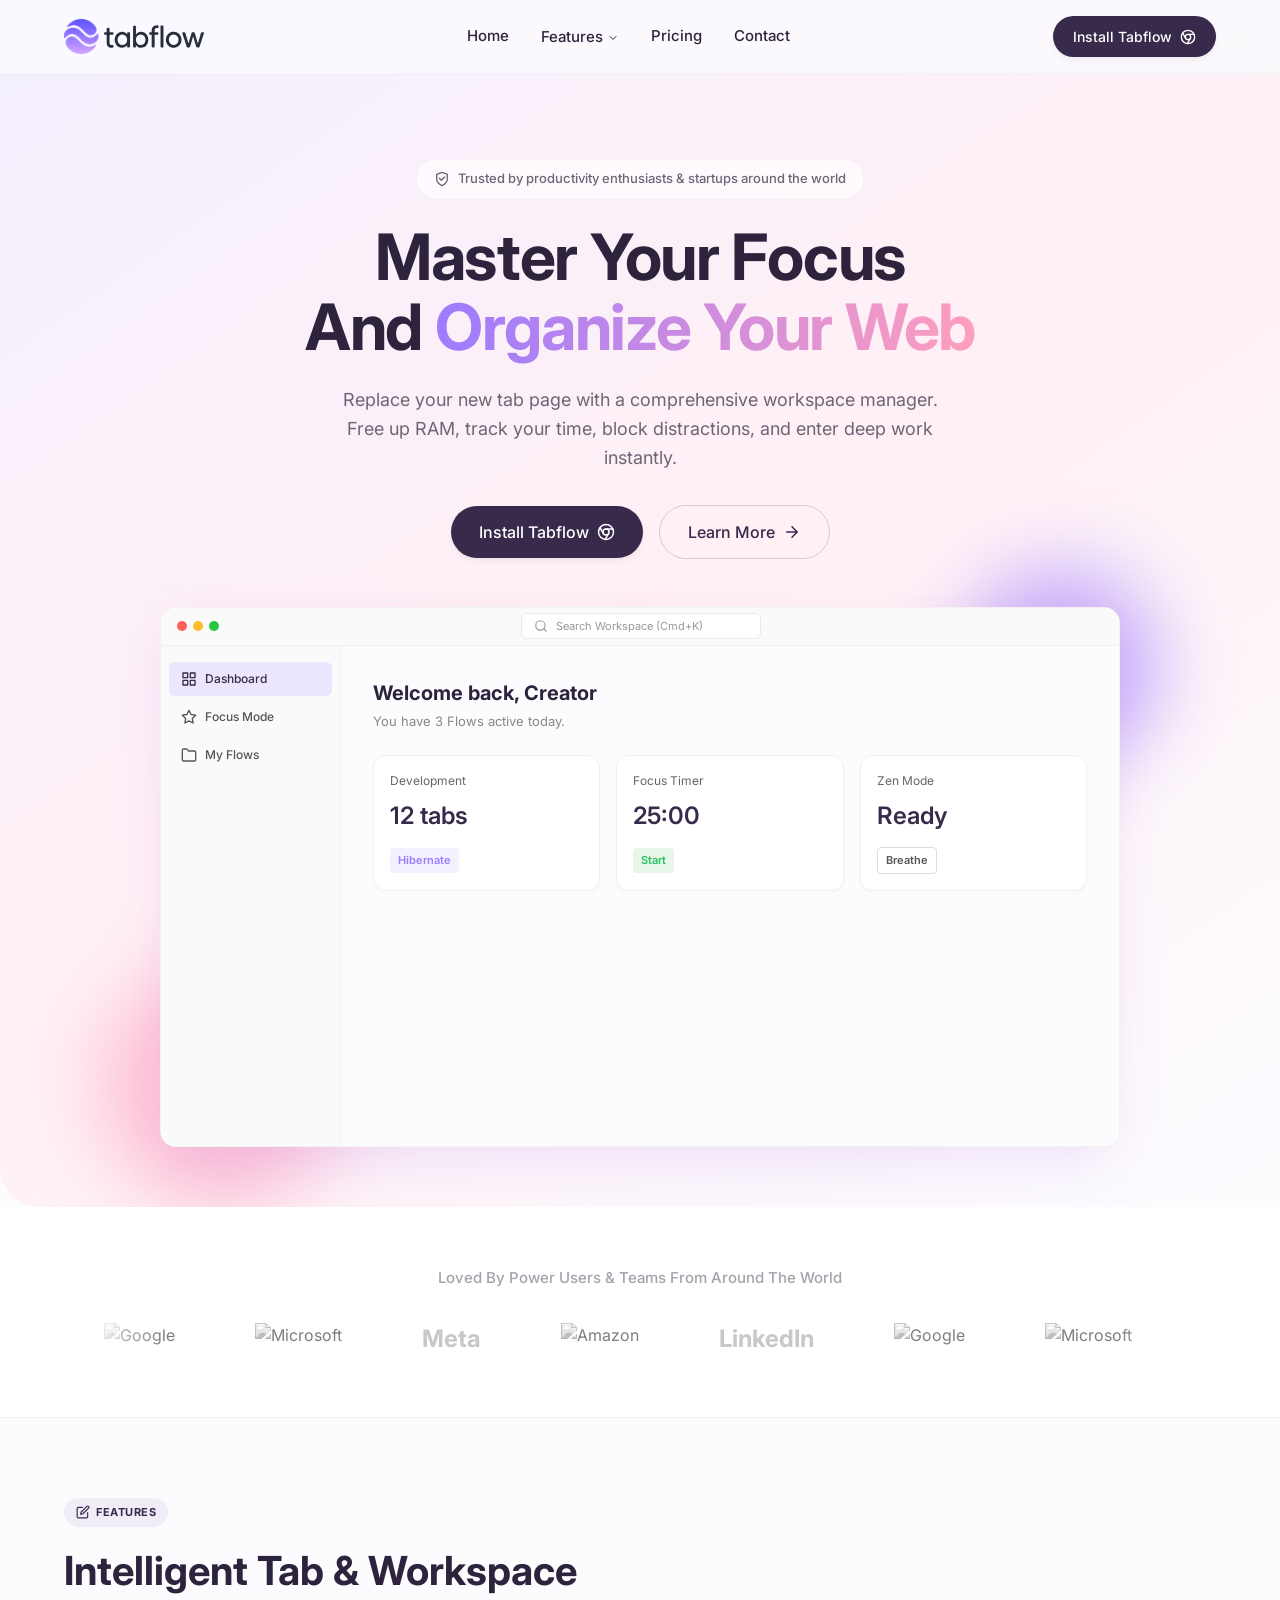
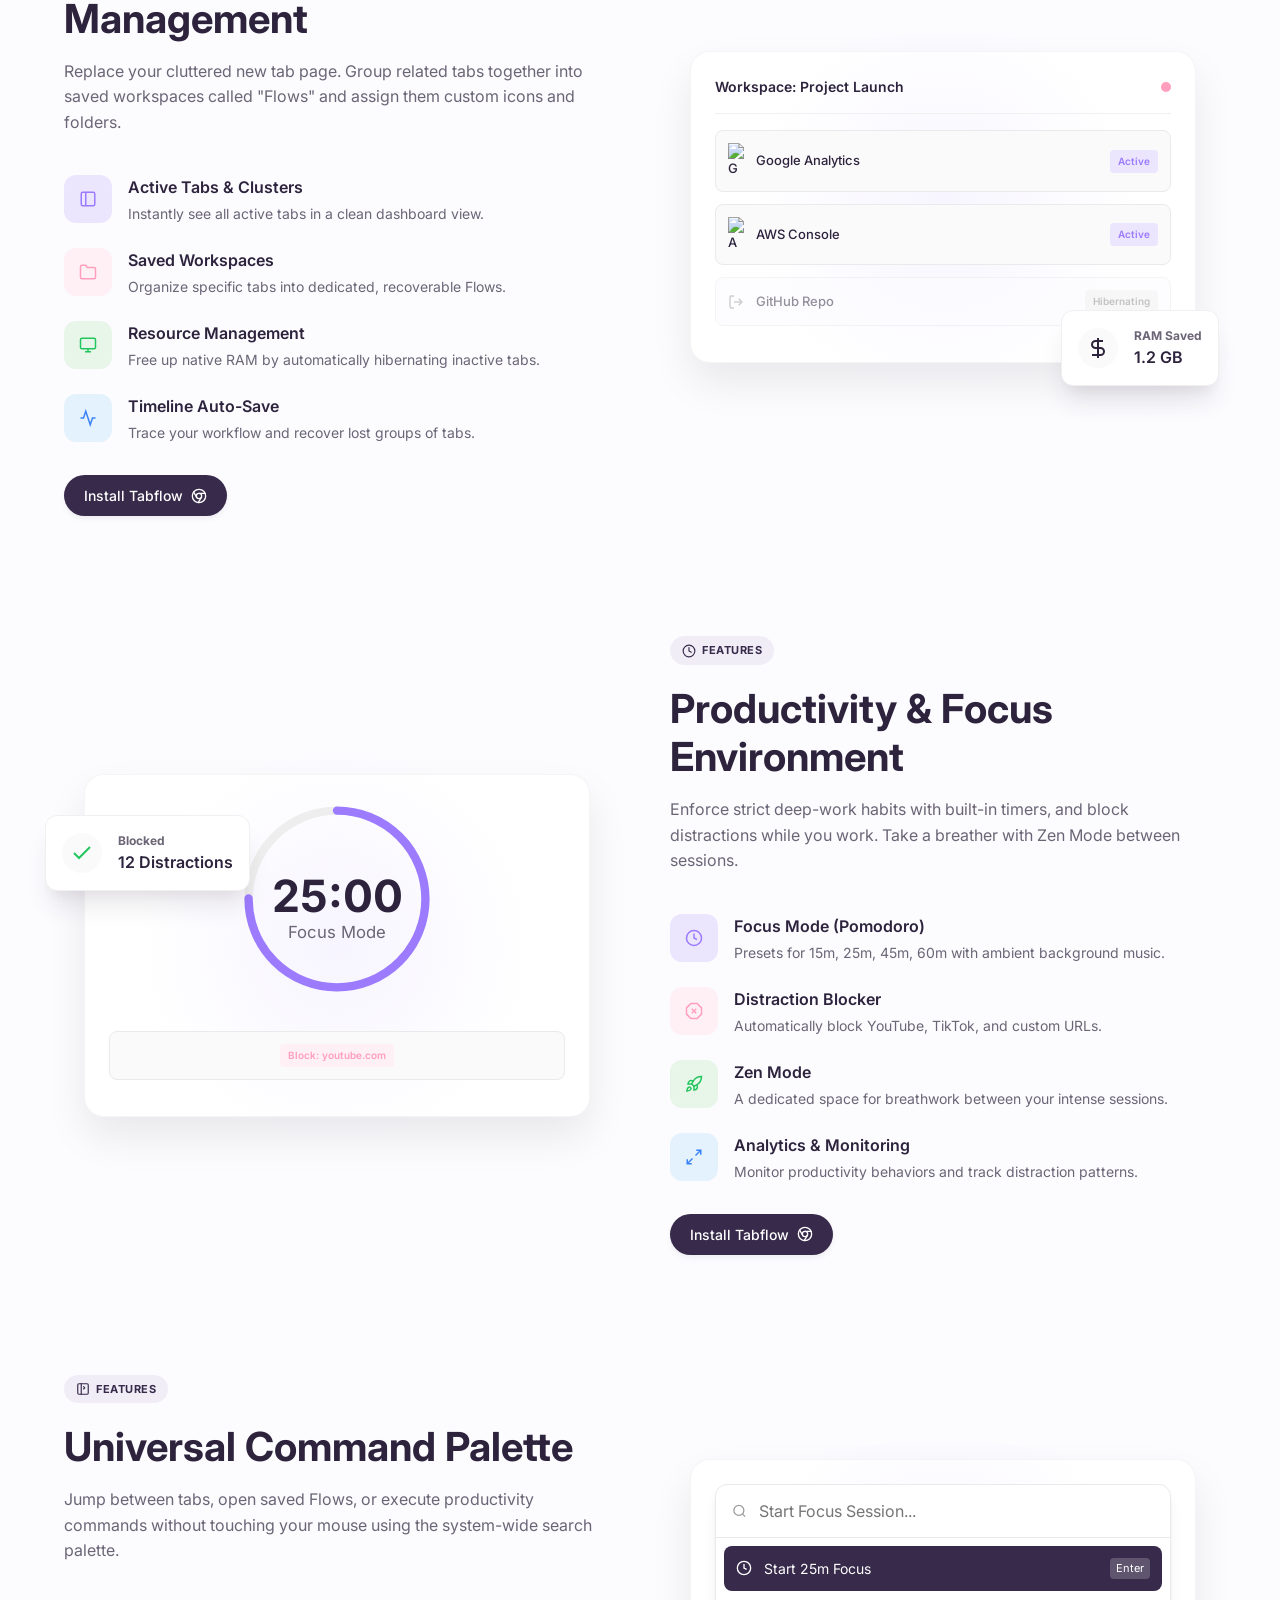
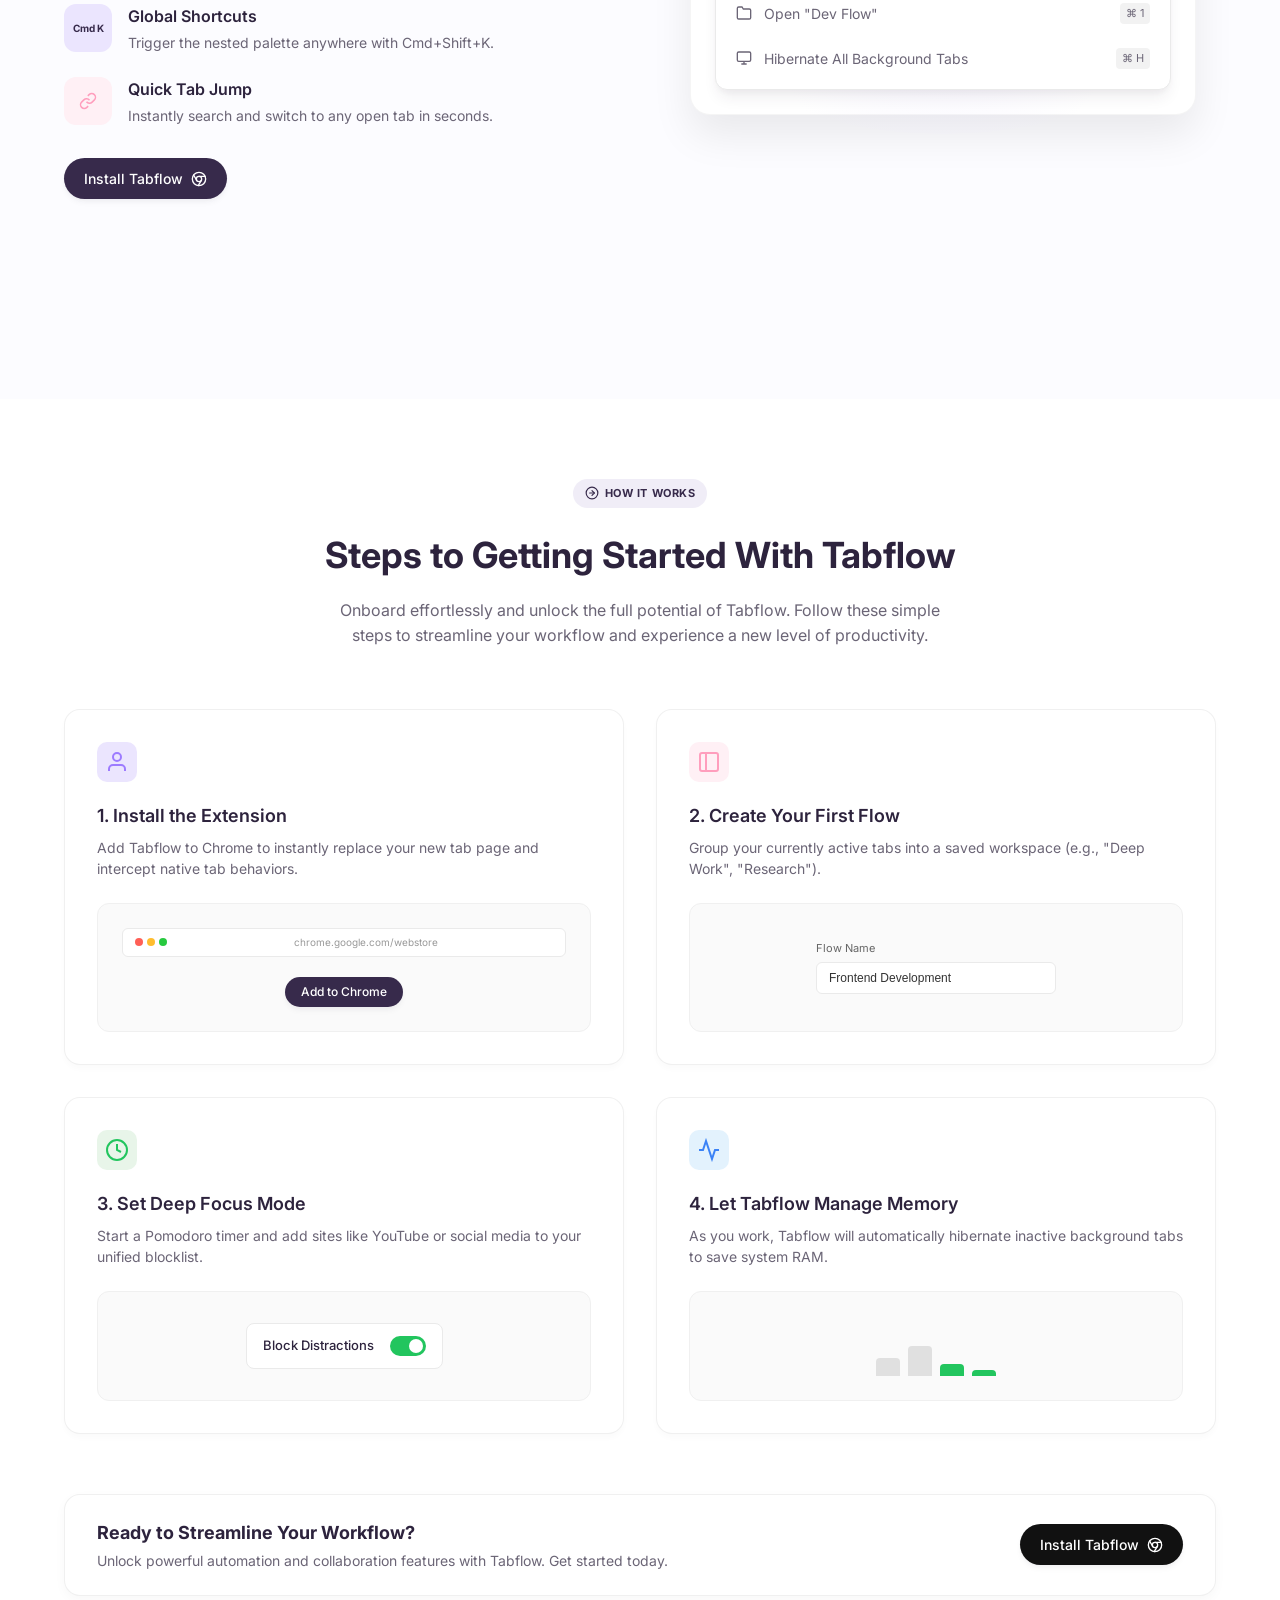
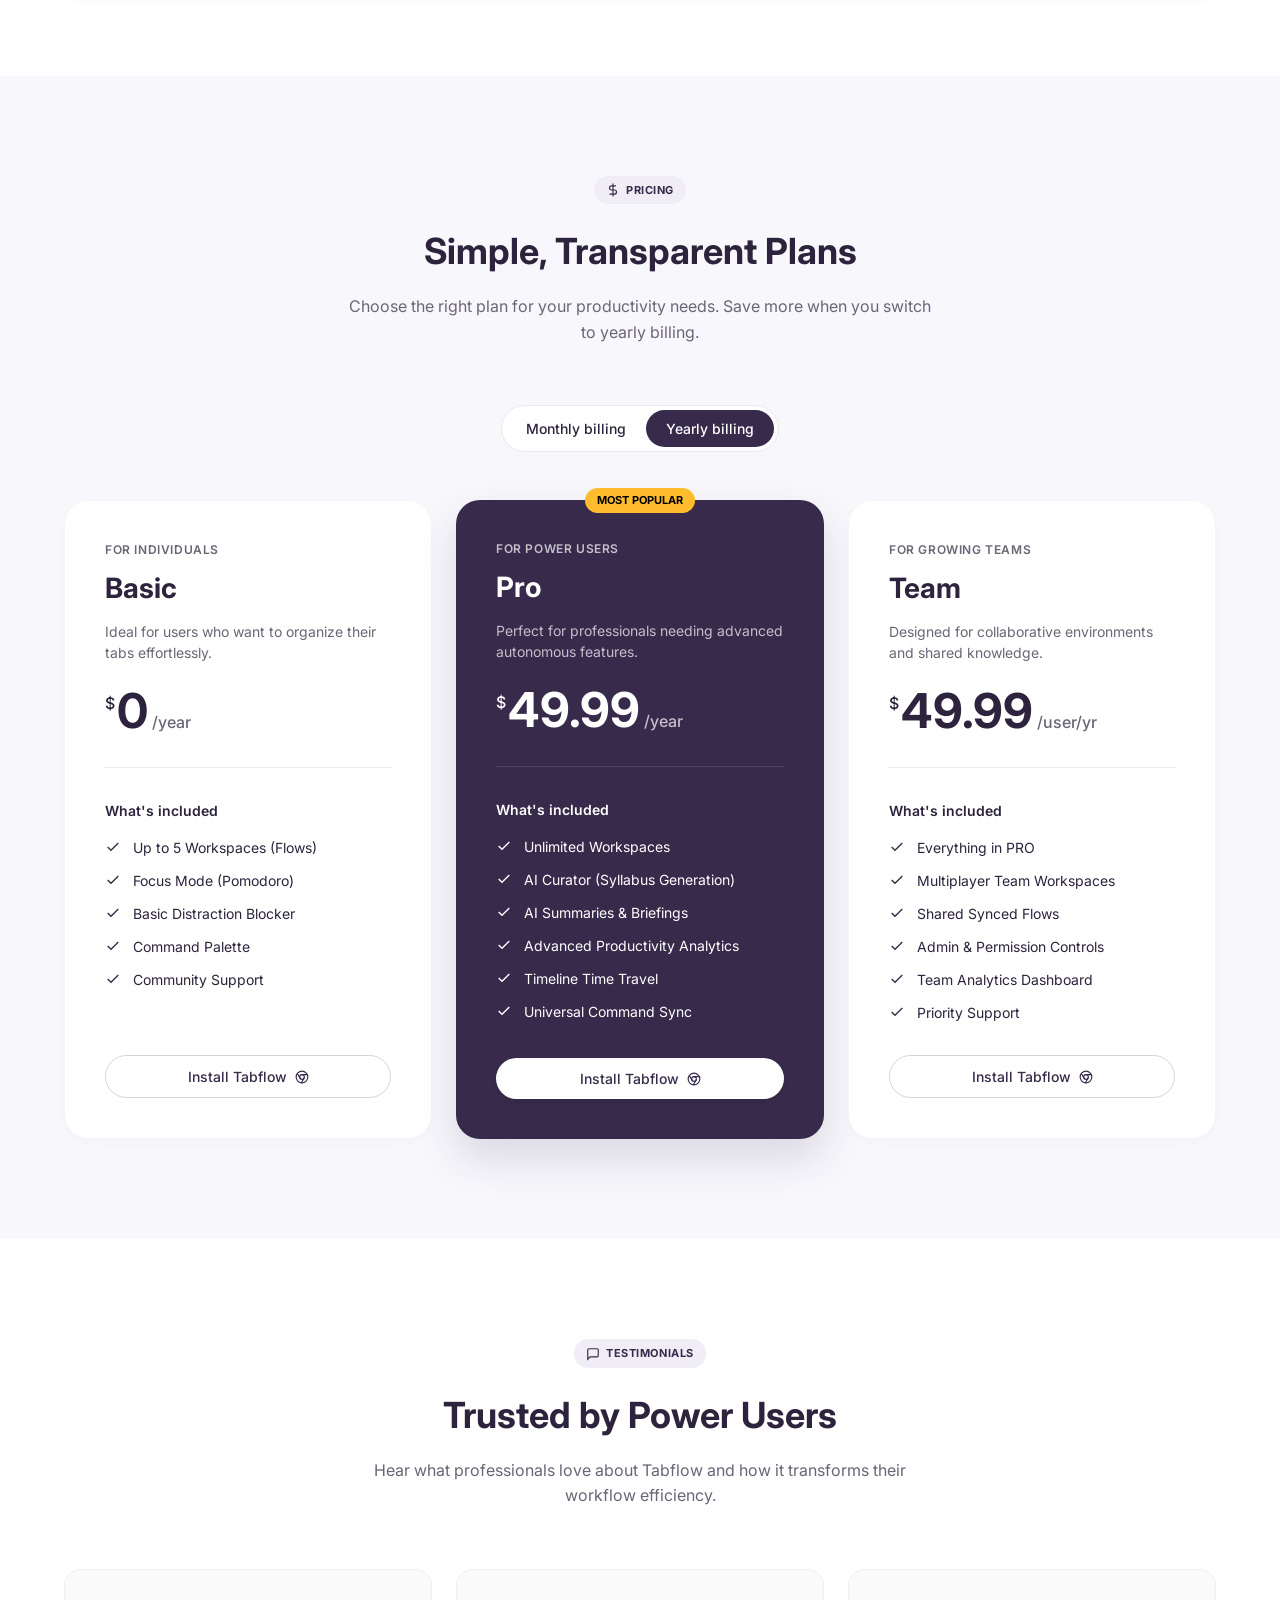
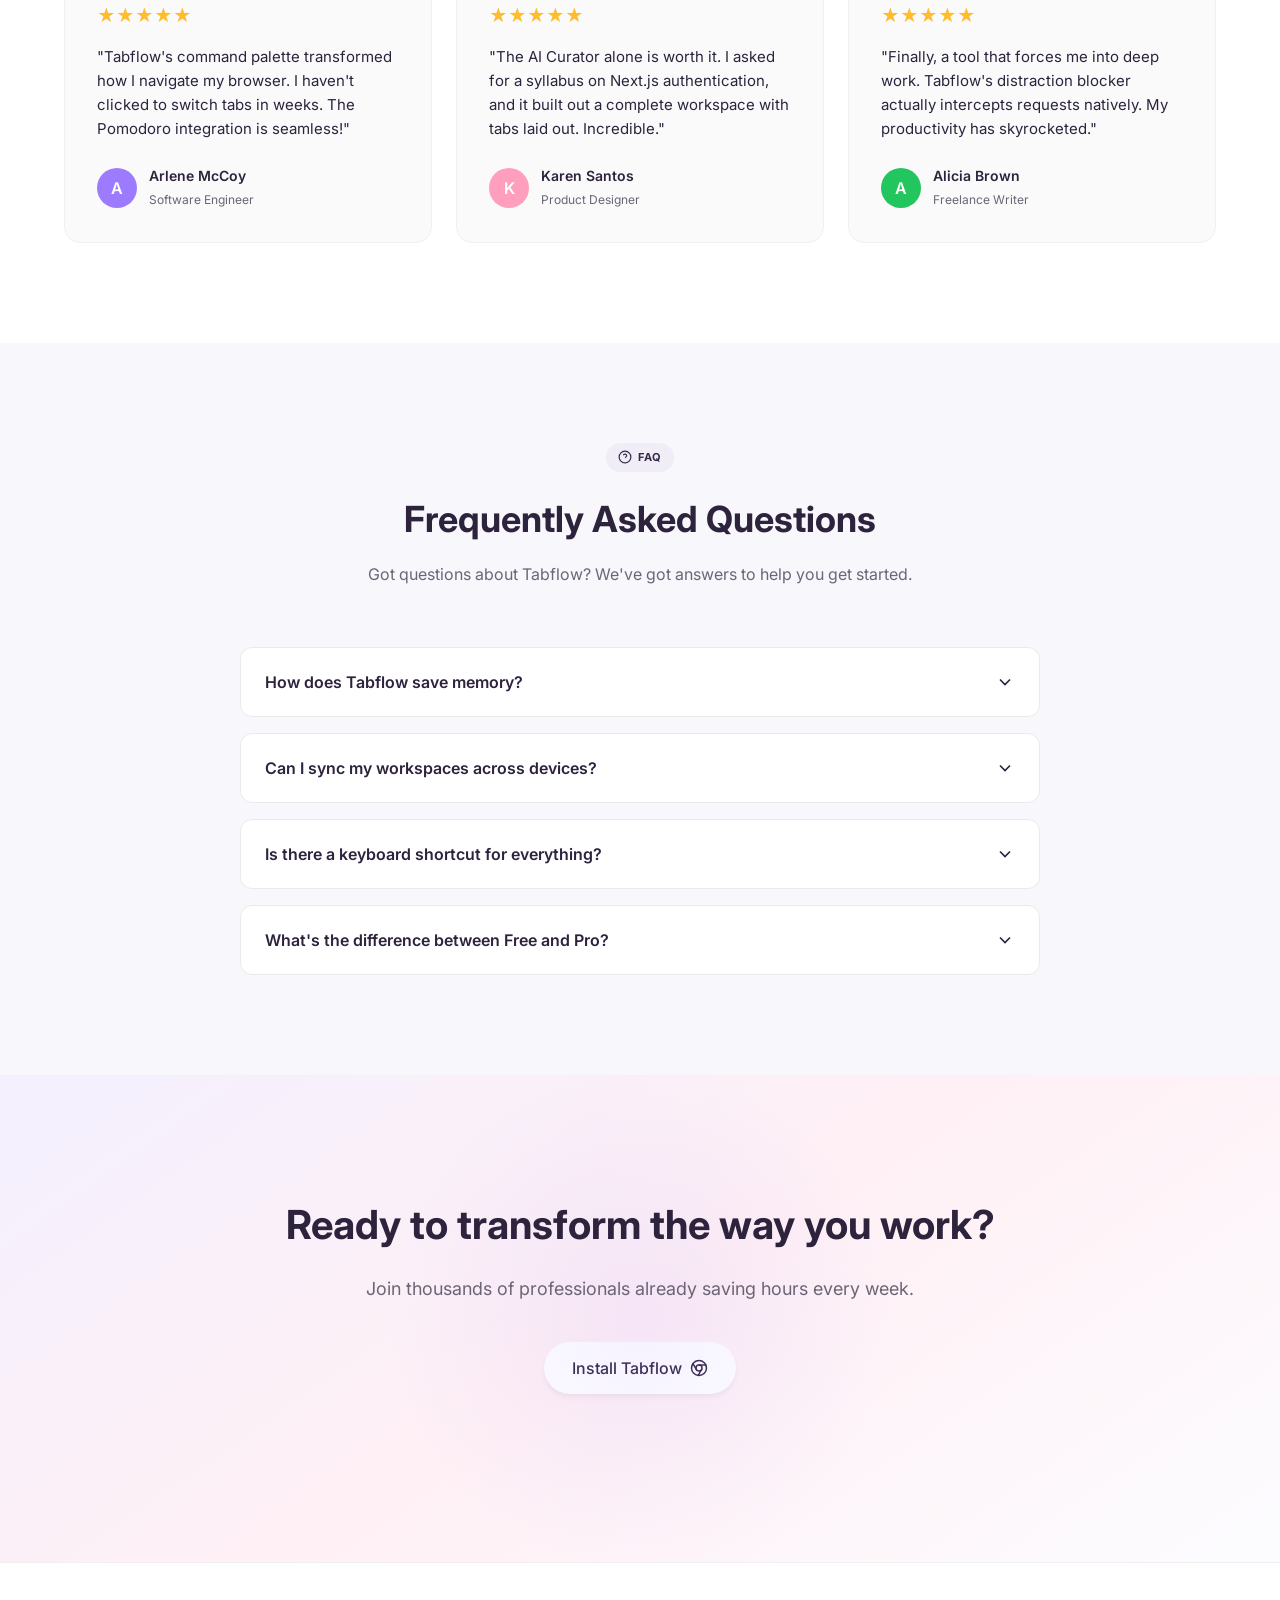
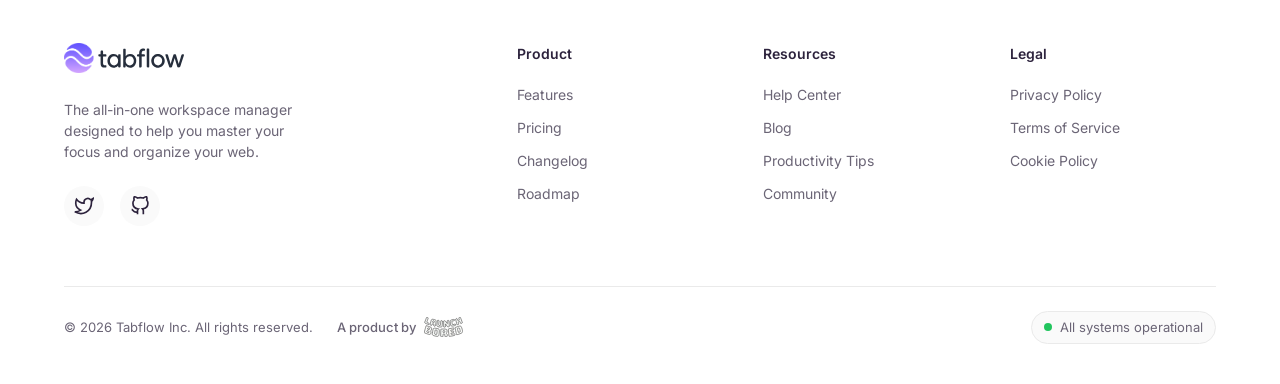
==== commit 3a0d4114: "Fix pricing switcher logic by linking script.js and making Annual billing the default option" ====
--- a/index.html
+++ b/index.html
@@ -19,7 +19,7 @@
     <header class="header">
         <div class="container header-container">
             <a href="#" class="logo">
-                <img src="./tabflow_logo_dark.svg" alt="Tabflow Logo" width="140">
+                <img src="tabflow_logo_dark.svg" alt="Tabflow Logo" width="140">
             </a>
             
             <nav class="nav-links">
@@ -59,7 +59,7 @@
                 <a href="#" class="btn btn-primary btn-lg">
                     Install Tabflow <svg width="18" height="18" viewBox="0 0 24 24" fill="none" stroke="currentColor" stroke-width="2" stroke-linecap="round" stroke-linejoin="round"><circle cx="12" cy="12" r="10"></circle><circle cx="12" cy="12" r="4"></circle><line x1="21.17" y1="8" x2="12" y2="8"></line><line x1="3.95" y1="6.06" x2="8.54" y2="14"></line><line x1="10.88" y1="21.94" x2="15.46" y2="14"></line></svg>
                 </a>
-                <a href="#" class="btn btn-outline btn-lg">
+                <a href="#features" class="btn btn-outline btn-lg">
                     Learn More <svg width="18" height="18" viewBox="0 0 24 24" fill="none" stroke="currentColor" stroke-width="2" stroke-linecap="round" stroke-linejoin="round"><path d="M5 12h14M12 5l7 7-7 7"/></svg>
                 </a>
             </div>
@@ -505,8 +505,8 @@
             <p class="section-desc">Choose the right plan for your productivity needs. Save more when you switch to yearly billing.</p>
 
             <div class="billing-toggle">
-                <span class="active">Monthly billing</span>
-                <span>Yearly billing</span>
+                <span>Monthly billing</span>
+                <span class="active">Yearly billing</span>
             </div>
 
             <div class="pricing-grid">
@@ -518,7 +518,7 @@
                         <p>Ideal for users who want to organize their tabs effortlessly.</p>
                     </div>
                     <div class="plan-price">
-                        <span class="currency">$</span><span class="amount">0</span><span class="period">/month</span>
+                        <span class="currency">$</span><span class="amount">0</span><span class="period">/year</span>
                     </div>
                     <div class="plan-features">
                         <h4>What's included</h4>
@@ -542,7 +542,7 @@
                         <p>Perfect for professionals needing advanced autonomous features.</p>
                     </div>
                     <div class="plan-price">
-                        <span class="currency">$</span><span class="amount">4.99</span><span class="period">/month</span>
+                        <span class="currency">$</span><span class="amount">49.99</span><span class="period">/year</span>
                     </div>
                     <div class="plan-features">
                         <h4>What's included</h4>
@@ -566,7 +566,7 @@
                         <p>Designed for collaborative environments and shared knowledge.</p>
                     </div>
                     <div class="plan-price">
-                        <span class="currency">$</span><span class="amount">4.99</span><span class="period">/user/mo</span>
+                        <span class="currency">$</span><span class="amount">49.99</span><span class="period">/user/yr</span>
                     </div>
                     <div class="plan-features">
                         <h4>What's included</h4>
@@ -710,7 +710,7 @@
         <div class="container">
             <div class="footer-grid">
                 <div class="footer-brand">
-                    <img src="./tabflow_logo_dark.svg" alt="Tabflow" width="120" style="margin-bottom:20px;">
+                    <img src="tabflow_logo_dark.svg" alt="Tabflow" width="120" style="margin-bottom:20px;">
                     <p style="color:var(--color-text-muted); font-size:14px; max-width:240px; margin-bottom:24px;">The all-in-one workspace manager designed to help you master your focus and organize your web.</p>
                     <div class="social-links">
                         <a href="#"><svg width="20" height="20" viewBox="0 0 24 24" fill="none" stroke="currentColor" stroke-width="2"><path d="M23 3a10.9 10.9 0 0 1-3.14 1.53 4.48 4.48 0 0 0-7.86 3v1A10.66 10.66 0 0 1 3 4s-4 9 5 13a11.64 11.64 0 0 1-7 2c9 5 20 0 20-11.5a4.5 4.5 0 0 0-.08-.83A7.72 7.72 0 0 0 23 3z"></path></svg></a>
@@ -736,7 +736,7 @@
                 
                 <div class="footer-links">
                     <h5>Legal</h5>
-                    <a href="#">Privacy Policy</a>
+                    <a href="privacy.html">Privacy Policy</a>
                     <a href="#">Terms of Service</a>
                     <a href="#">Cookie Policy</a>
                 </div>
@@ -747,7 +747,7 @@
                     <p>&copy; 2026 Tabflow Inc. All rights reserved.</p>
                     <div class="launchbored-credit">
                         <span>A product by</span>
-                        <img src="./LaunchBored%20Logo%20v2.svg" alt="Launch Bored" height="20">
+                        <img src="launchbored_logo_v2.svg" alt="Launch Bored" height="20">
                     </div>
                 </div>
                 <div class="footer-status">
@@ -756,3 +756,7 @@
             </div>
         </div>
     </footer>
+
+    <script src="script.js"></script>
+</body>
+</html>
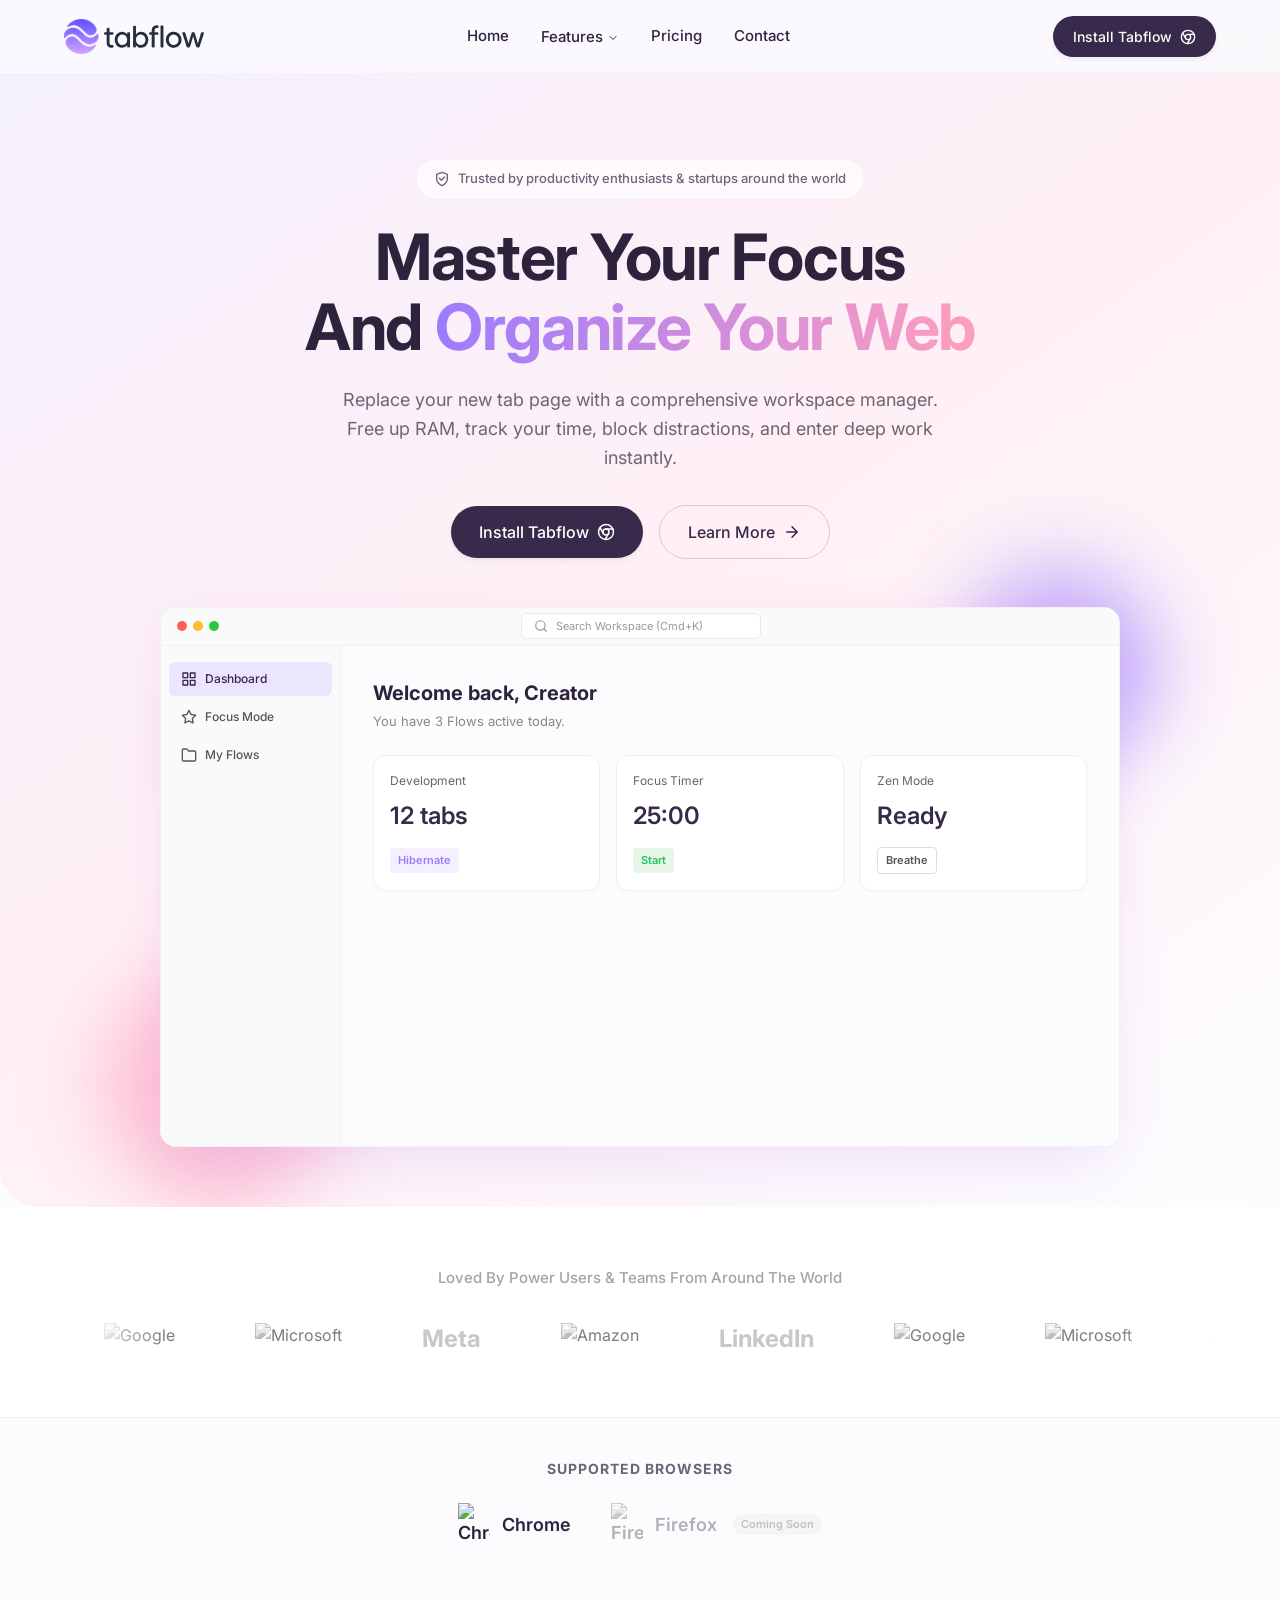
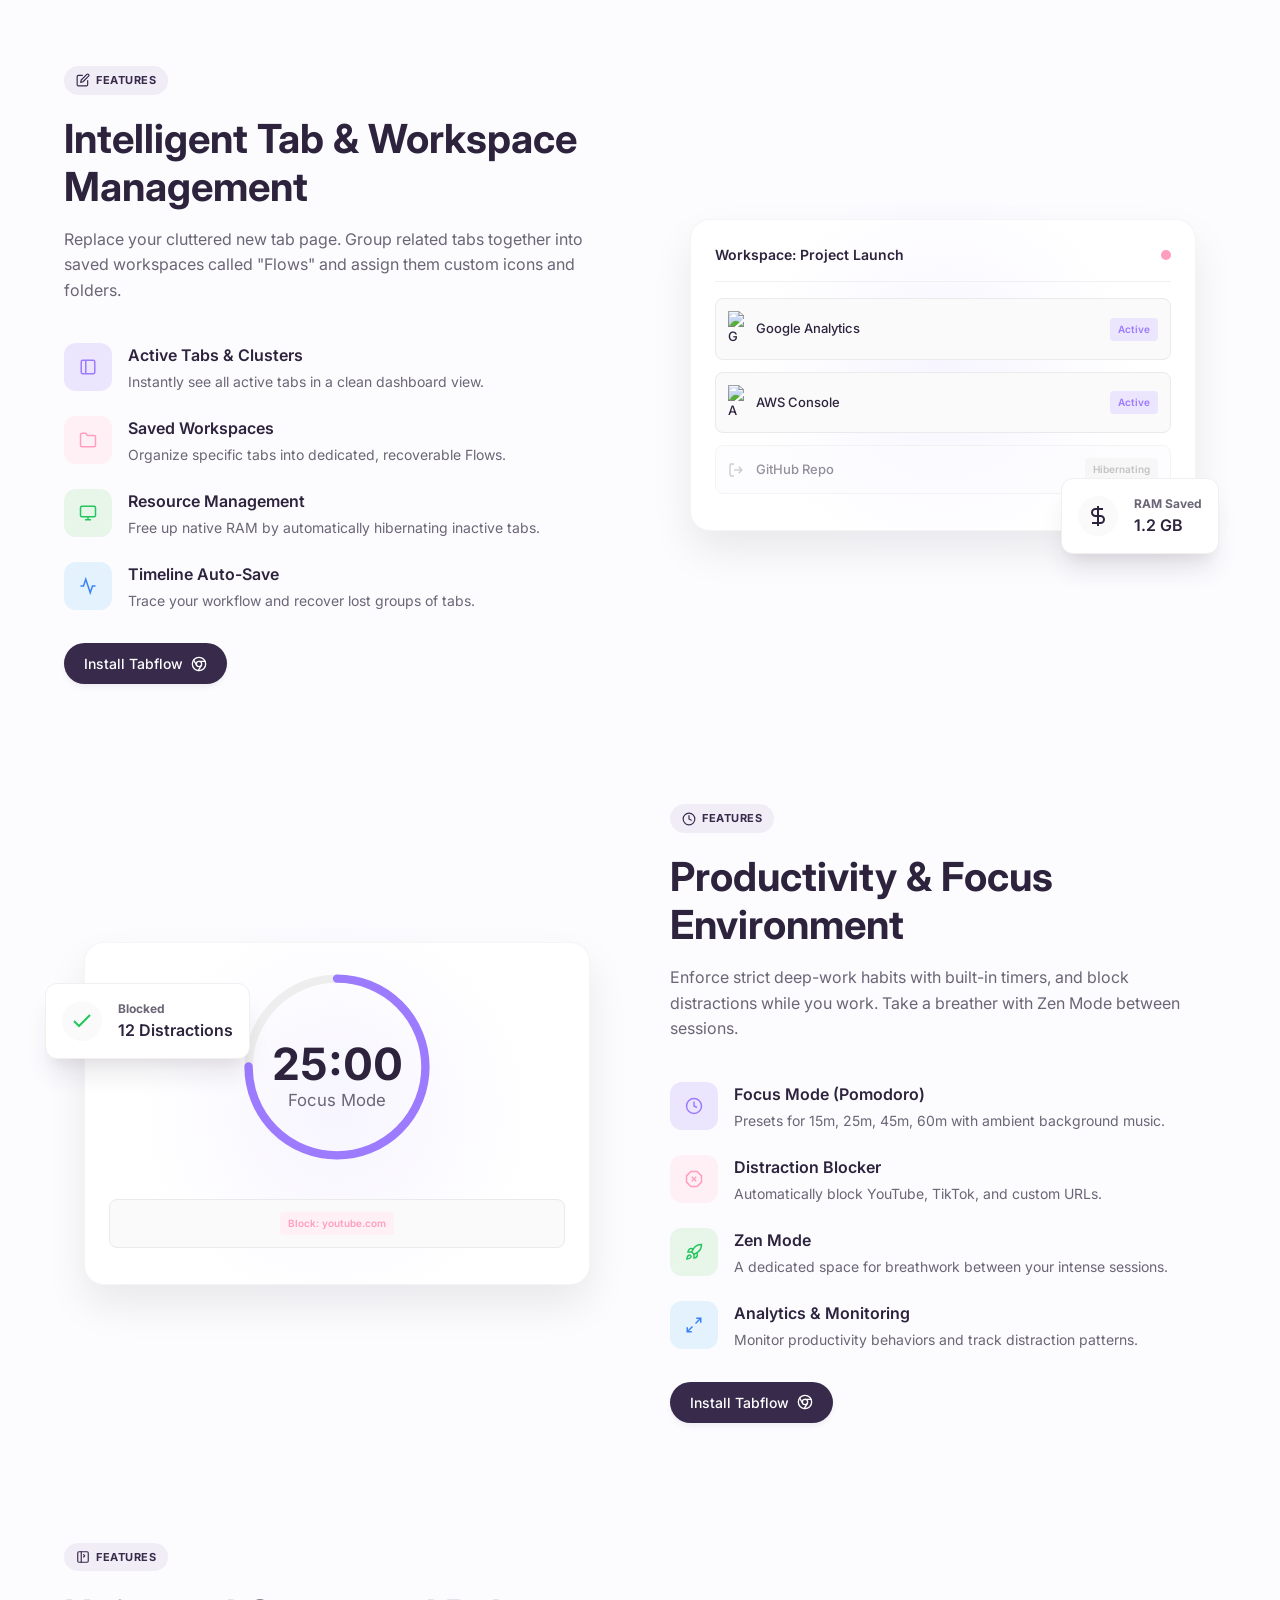
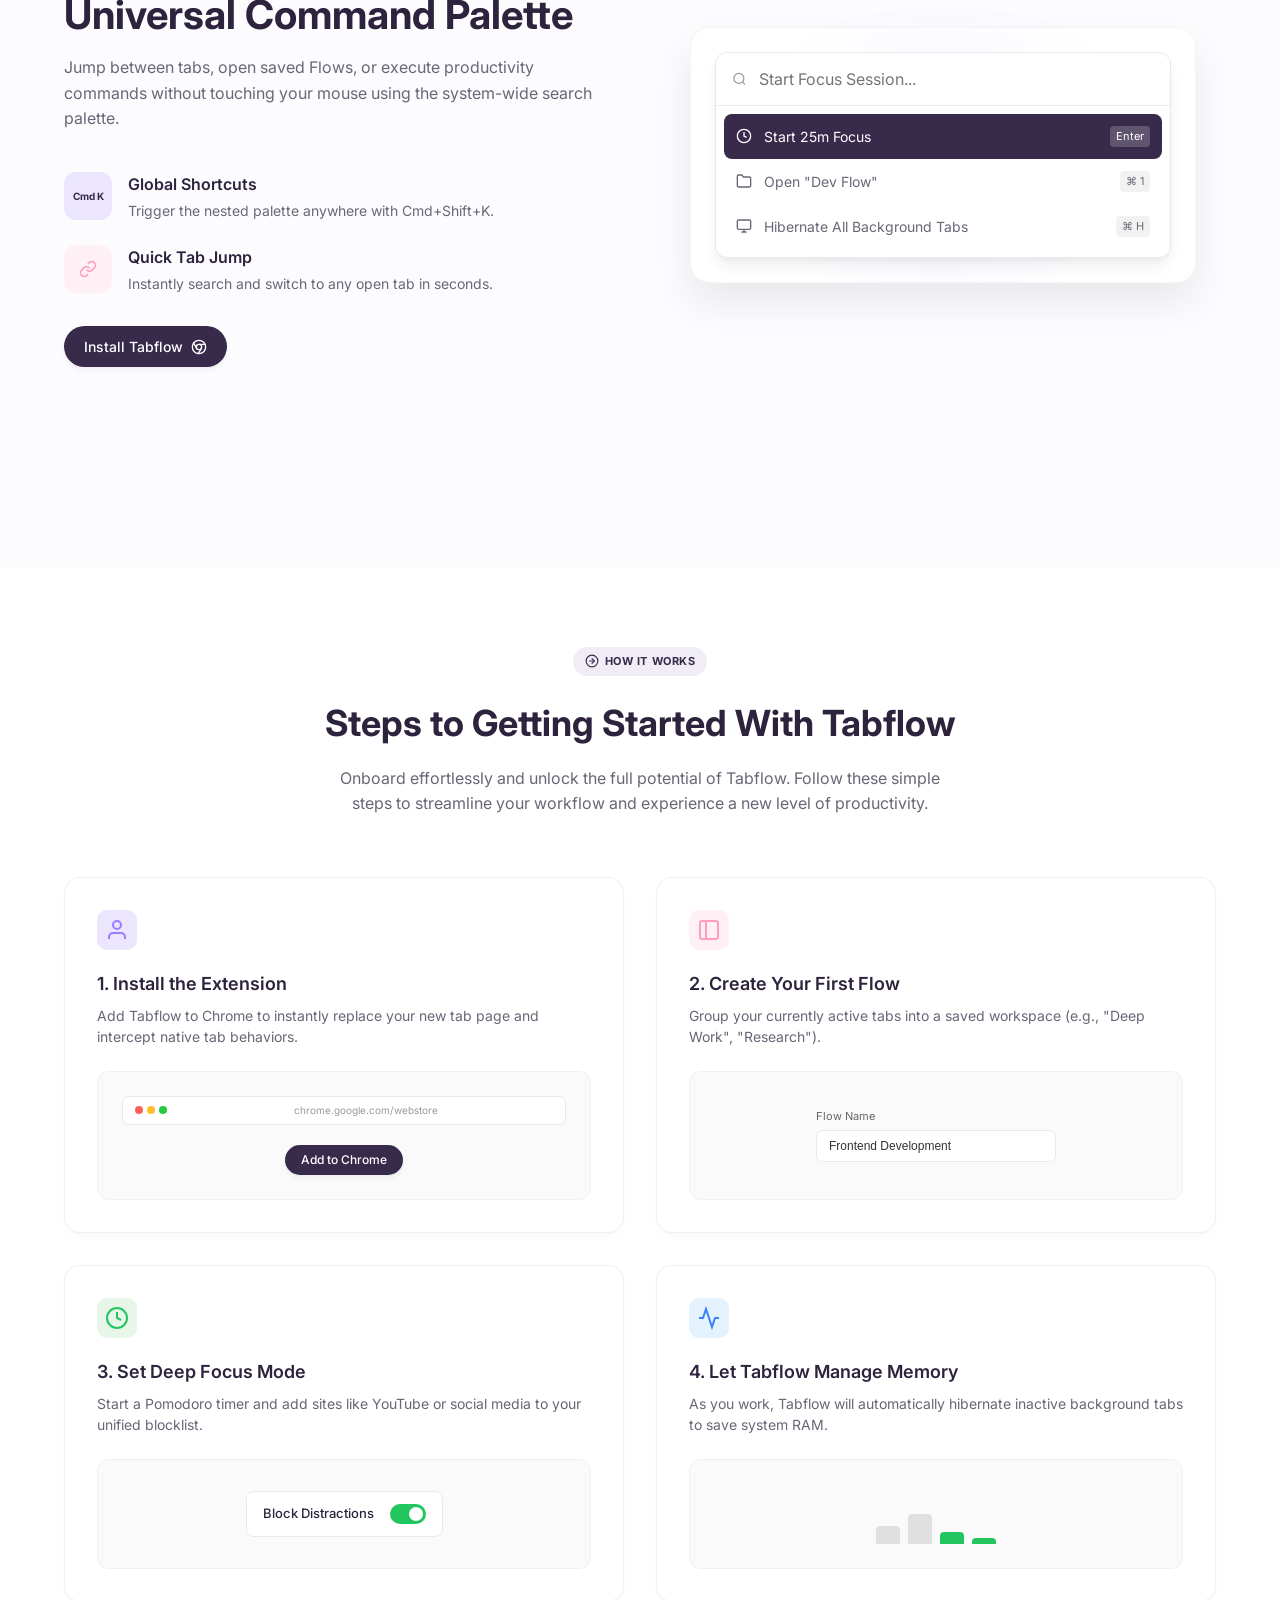
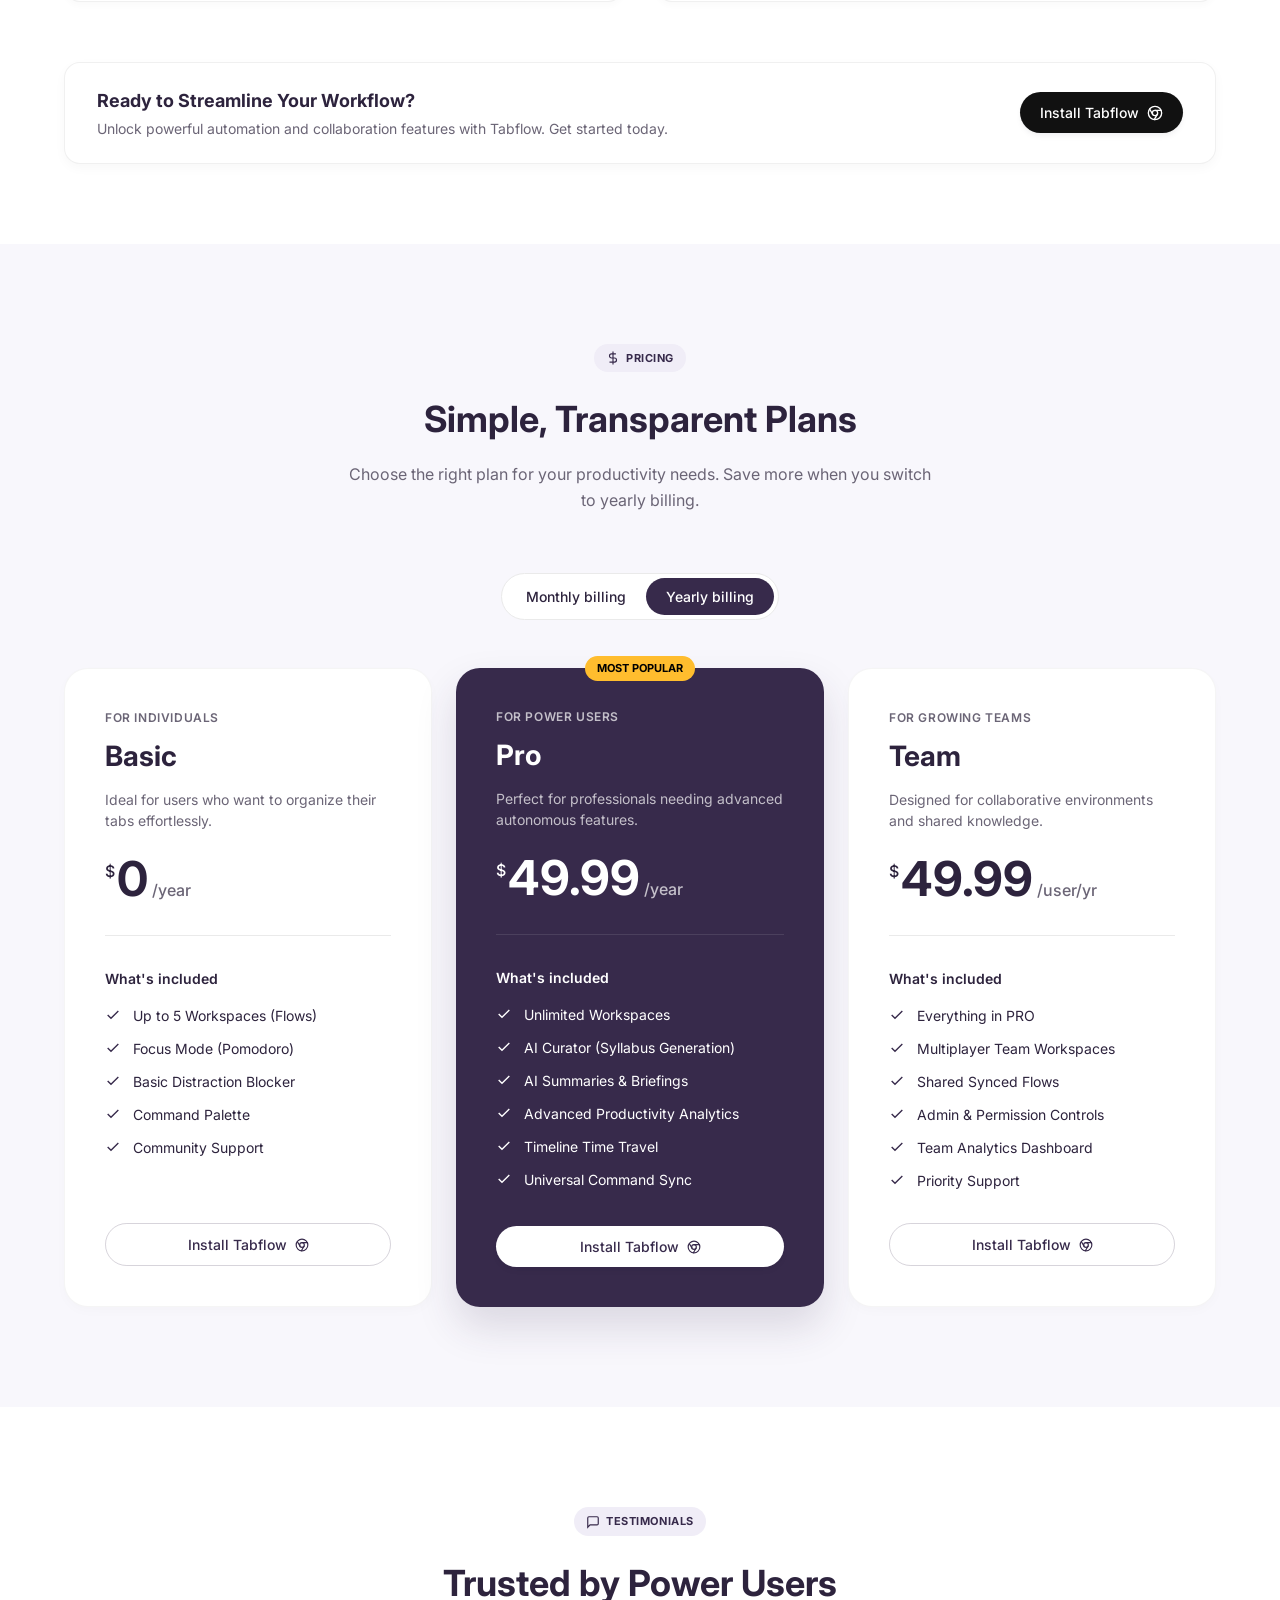
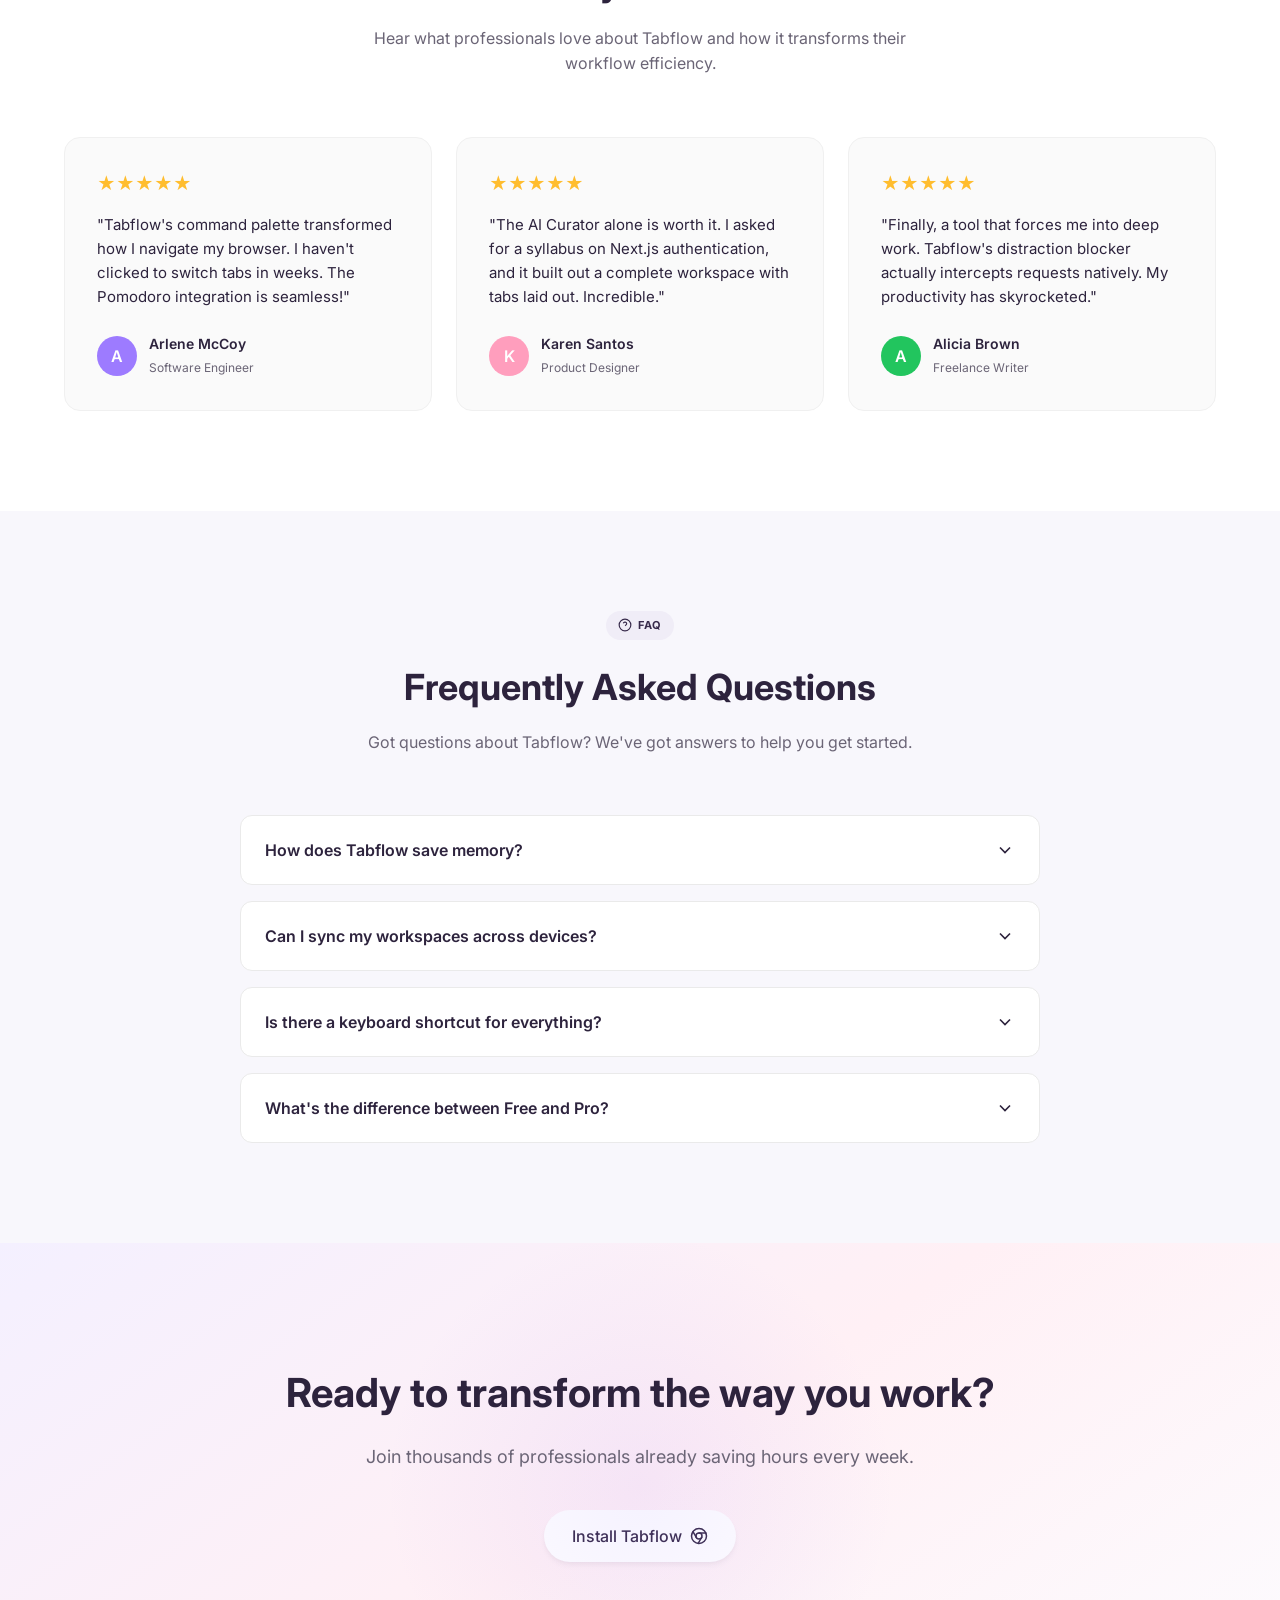
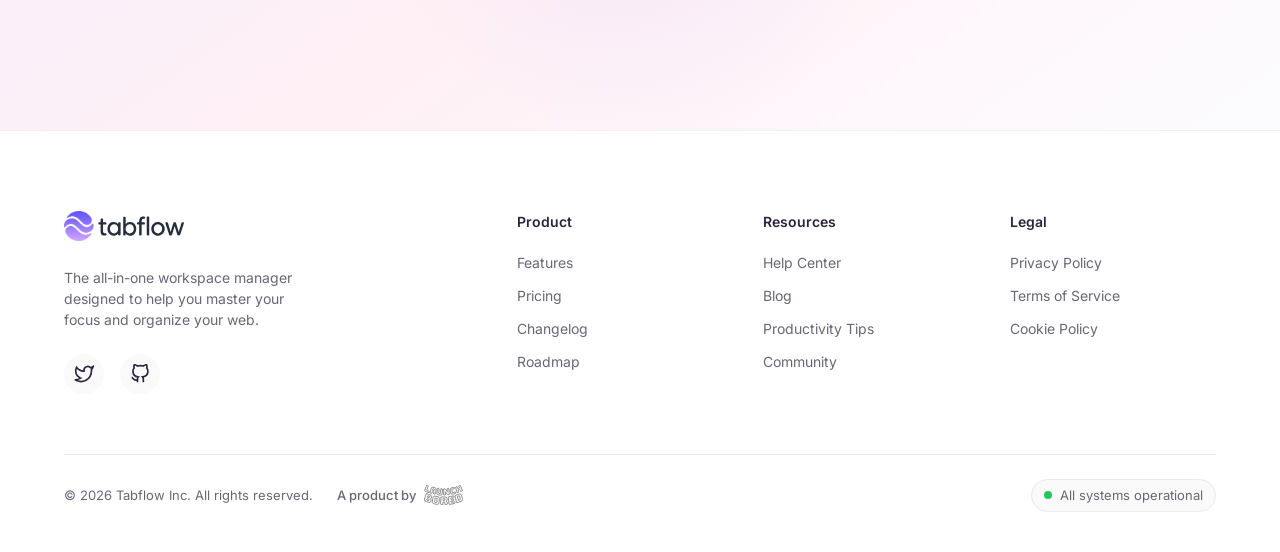
==== commit 203df686: "Add supported browsers section and link footer logo" ====
--- a/index.html
+++ b/index.html
@@ -149,6 +149,23 @@
         </div>
     </section>
 
+    <!-- Supported Browsers -->
+    <section class="supported-browsers text-center" style="padding: 40px 0; border-bottom: 1px solid var(--color-border); background: var(--color-bg);">
+        <div class="container">
+            <h4 style="font-size: 14px; text-transform: uppercase; letter-spacing: 1px; color: var(--color-text-muted); margin-bottom: 24px;">Supported Browsers</h4>
+            <div style="display: flex; justify-content: center; align-items: center; gap: 40px; flex-wrap: wrap;">
+                <div style="display: flex; align-items: center; gap: 12px; font-weight: 600; font-size: 18px; color: var(--color-heading);">
+                    <img src="https://upload.wikimedia.org/wikipedia/commons/e/e1/Google_Chrome_icon_%28February_2022%29.svg" alt="Chrome" width="32">
+                    Chrome
+                </div>
+                <div style="display: flex; align-items: center; gap: 12px; font-weight: 600; font-size: 18px; opacity: 0.5; color: var(--color-text-muted);">
+                    <img src="https://upload.wikimedia.org/wikipedia/commons/a/a0/Firefox_logo%2C_2019.svg" alt="Firefox" width="32" style="filter: grayscale(100%);">
+                    Firefox <span class="badge badge-gray" style="font-size: 11px; margin-left: 4px; padding: 2px 8px; border-radius: 20px;">Coming Soon</span>
+                </div>
+            </div>
+        </div>
+    </section>
+
     <!-- Features Sections -->
     <section class="features-section" id="features">
         
@@ -747,7 +764,9 @@
                     <p>&copy; 2026 Tabflow Inc. All rights reserved.</p>
                     <div class="launchbored-credit">
                         <span>A product by</span>
-                        <img src="launchbored_logo_v2.svg" alt="Launch Bored" height="20">
+                        <a href="https://launchbored.com" target="_blank" rel="noopener noreferrer" style="display: flex; align-items: center;">
+                            <img src="launchbored_logo_v2.svg" alt="Launch Bored" height="20">
+                        </a>
                     </div>
                 </div>
                 <div class="footer-status">
